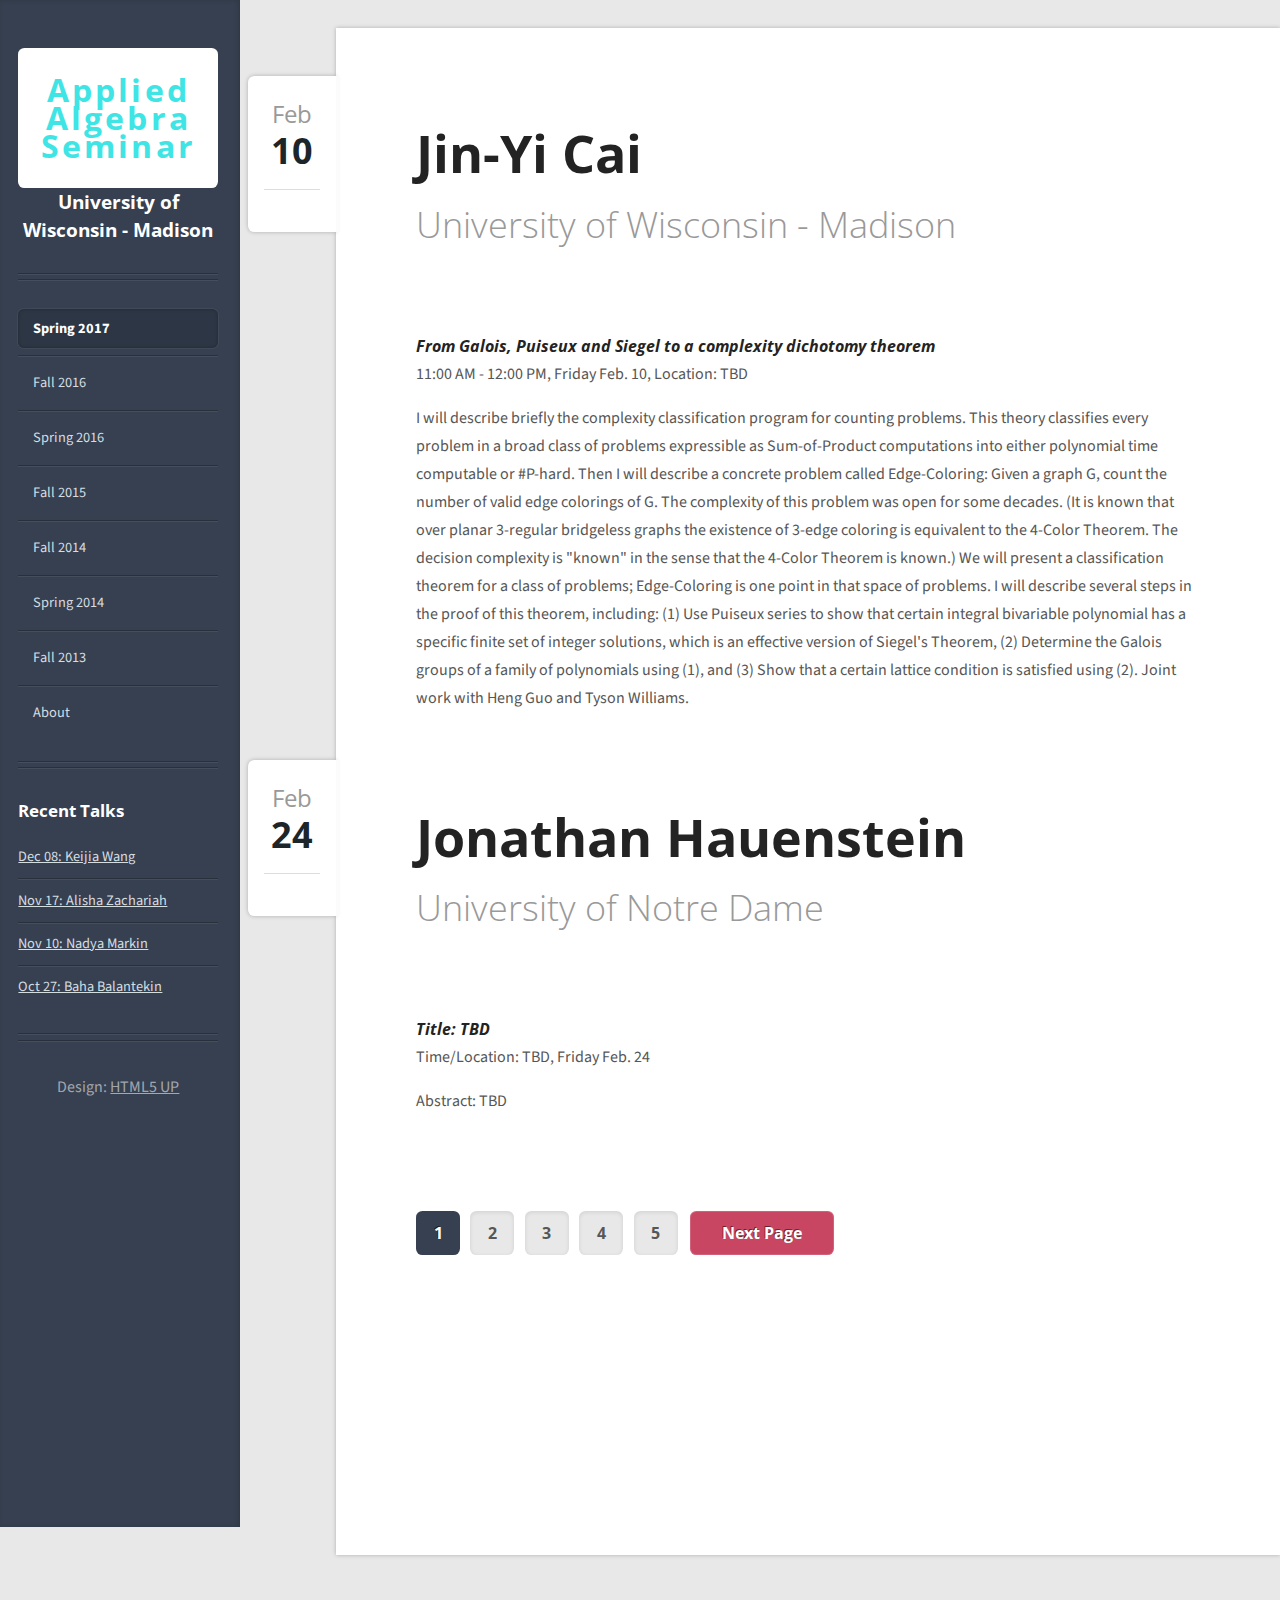
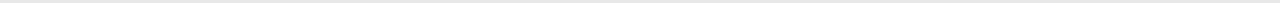
==== index.html @ cfaa7ece "Fixed Jin-Yi Cai's name" ====
<!DOCTYPE HTML>
<!--
	Striped by HTML5 UP
	html5up.net | @n33co
	Free for personal and commercial use under the CCA 3.0 license (html5up.net/license)
-->
<html>
	<head>
		<title>Applied Algebra Seminar</title>
		<meta charset="utf-8" />
		<meta name="viewport" content="width=device-width, initial-scale=1" />
		<!--[if lte IE 8]><script src="assets/js/ie/html5shiv.js"></script><![endif]-->
		<link rel="stylesheet" href="assets/css/main.css" />
		<!--[if lte IE 8]><link rel="stylesheet" href="assets/css/ie8.css" /><![endif]-->
	</head>
	<body>
			<section id="header">
				<header>
					<span style="border-left-style: solid; margin-left: 240px;" class="image avatar"><img src="images/banner3.jpg" alt=""></span>
				</header>
		<!-- Content -->
			<div id="content">
				<div class="inner">
				
					<article class="box post post-excerpt" id="Sep-29-slester">
						<header>
							<h2><a href="#">Jin-Yi Cai</a></h2>
							<p>University of Wisconsin - Madison</p>
						</header>
						<div class="info">

							<span class="date"><span class="month">Feb<span></span></span><span class="day">10</span><span class="year">, 2017</span></span>

						</div>
						<a href="#" class="image featured"><img src="images/spring2017/jinyicai.jpg" alt="" style="width: 200px;" /></a>
						<p>
							<div class="section" id="galois-puiseux-siegel">
							  <h4><em>From Galois, Puiseux and Siegel to a complexity dichotomy theorem</em></h4>
							  <p>11:00 AM - 12:00 PM, Friday Feb. 10, Location: TBD</p>
							<p>
								I will describe briefly the complexity classification program for counting problems. This theory classifies every problem in a broad class of problems expressible as Sum-of-Product computations into either polynomial time computable or #P-hard. Then I will describe a concrete problem called Edge-Coloring: Given a graph G, count the number of valid edge colorings of G. The complexity of this problem was open for some decades. (It is known that over planar 3-regular bridgeless  graphs the existence of 3-edge coloring is equivalent to the 4-Color Theorem.  The decision complexity is "known" in the sense that the 4-Color Theorem  is known.)  We will present a classification theorem for a class of problems; Edge-Coloring is one point in that space of problems. I will describe several steps in the proof of this theorem, including: (1) Use Puiseux series to show that certain integral bivariable polynomial has a specific finite set of integer  solutions, which is an effective version of Siegel's Theorem, (2) Determine the Galois groups of a family of polynomials using (1),  and (3) Show that a certain lattice condition is satisfied using (2).  Joint work with Heng Guo and Tyson Williams.
							</p>
							</div>
						</p>
					</article>

					<article class="box post post-excerpt" id="Sep-29-slester">
						<header>
							<h2><a href="#">Jonathan Hauenstein</a></h2>
							<p>University of Notre Dame</p>
						</header>
						<div class="info">

							<span class="date"><span class="month">Feb<span></span></span><span class="day">24</span><span class="year">, 2017</span></span>

						</div>
						<a href="#" class="image featured"><img src="images/spring2017/hauenstein.jpg" alt="" style="width: 200px;" /></a>
						<p>
							<div class="section" id="galois-puiseux-siegel">
							  <h4><em>Title: TBD</em></h4>
							  <p>Time/Location: TBD, Friday Feb. 24</p>
							<p>
								Abstract: TBD
							</p>
							</div>
						</p>
					</article>					
						
					<!-- Pagination -->
						<div class="pagination">
							<div class="pages">
								<a href="index.html" class = "active">1</a>
								<a href="fall2016.html">2</a>
								<a href="spring2016.html">3</a>
								<a href="fall2015.html">4</a>
								<a href="spring2014.html">5</a>
							</div>
							<a href="fall2016.html" class="button next">Next Page</a>
						</div>

				</div>
			</div>

		<!-- Sidebar -->
			<div id="sidebar">

				<!-- Logo -->
					<h1 id="logo"><a href="#">Applied Algebra Seminar</a></h1>
					<center><h2 id="title">University of Wisconsin - Madison</h2></center>
				<!-- Nav -->
					<nav id="nav">
						<ul>
							<li class="current"><a href="index.html">Spring 2017</a></li>
							<li><a href="fall2016.html">Fall 2016</a></li>
							<li><a href="spring2016.html">Spring 2016</a></li>
							<li><a href="fall2015.html">Fall 2015</a></li>
							<li><a href="fall2014.html">Fall 2014</a></li>
							<li><a href="spring2014.html">Spring 2014</a></li>
							<li><a href="fall2013.html">Fall 2013</a></li>
							<li><a href="about.html">About</a></li>
						</ul>
					</nav>

				<!-- Recent Posts -->
					<section class="box recent-posts">
						<header>
							<h2>Recent Talks</h2>
						</header>
						<ul>
							<li><a href="fall2016.html#Dec-08-kwang">Dec 08: Keijia Wang</a></li>
							<li><a href="fall2016.html#Nov-17-azachariah">Nov 17: Alisha Zachariah</a></li>
							<li><a href="fall2016.html#Nov-10-nmarkin">Nov 10: Nadya Markin</a></li>
							<li><a href="fall2016.html#Oct-27-balantekin">Oct 27: Baha Balantekin</a></li>
						</ul>
					</section>

				<!-- Copyright -->
					<ul id="copyright">
						<li>Design: <a href="http://html5up.net">HTML5 UP</a></li>
					</ul>

			</div>

		<!-- Scripts -->
			<script src="assets/js/jquery.min.js"></script>
			<script src="assets/js/skel.min.js"></script>
			<script src="assets/js/util.js"></script>
			<!--[if lte IE 8]><script src="assets/js/ie/respond.min.js"></script><![endif]-->
			<script src="assets/js/main.js"></script>
			<script type="text/x-mathjax-config">
			  MathJax.Hub.Config({tex2jax: {inlineMath: [['$','$'], ['\\(','\\)']]}});
			</script>
			<script type="text/javascript"
			  src="http://cdn.mathjax.org/mathjax/latest/MathJax.js?config=TeX-AMS-MML_HTMLorMML">
			</script>

	</body>
</html>
---- assets/css/main.css ----
@import url("font-awesome.min.css");
@import url("http://fonts.googleapis.com/css?family=Source+Sans+Pro:400,400italic,700|Open+Sans+Condensed:300,700");

/*
	Striped by HTML5 UP
	html5up.net | @n33co
	Free for personal and commercial use under the CCA 3.0 license (html5up.net/license)
*/

/* Reset */

	html, body, div, span, applet, object, iframe, h1, h2, h3, h4, h5, h6, p, blockquote, pre, a, abbr, acronym, address, big, cite, code, del, dfn, em, img, ins, kbd, q, s, samp, small, strike, strong, sub, sup, tt, var, b, u, i, center, dl, dt, dd, ol, ul, li, fieldset, form, label, legend, table, caption, tbody, tfoot, thead, tr, th, td, article, aside, canvas, details, embed, figure, figcaption, footer, header, hgroup, menu, nav, output, ruby, section, summary, time, mark, audio, video {
		margin: 0;
		padding: 0;
		border: 0;
		font-size: 100%;
		font: inherit;
		vertical-align: baseline;
	}

	article, aside, details, figcaption, figure, footer, header, hgroup, menu, nav, section {
		display: block;
	}

	body {
		line-height: 1;
	}

	ol, ul {
		list-style: none;
	}

	blockquote, q {
		quotes: none;
	}

	blockquote:before, blockquote:after, q:before, q:after {
		content: '';
		content: none;
	}

	table {
		border-collapse: collapse;
		border-spacing: 0;
	}

	body {
		-webkit-text-size-adjust: none;
	}

/* Box Model */

	*, *:before, *:after {
		-moz-box-sizing: border-box;
		-webkit-box-sizing: border-box;
		box-sizing: border-box;
	}

/* Containers */

	.container {
		margin-left: auto;
		margin-right: auto;
	}

	.container.\31 25\25 {
		width: 100%;
		max-width: 125%;
		min-width: 100%;
	}

	.container.\37 5\25 {
		width: 75%;
	}

	.container.\35 0\25 {
		width: 50%;
	}

	.container.\32 5\25 {
		width: 25%;
	}

	.container {
		width: 100%;
	}

	@media screen and (min-width: 737px) {

		.container.\31 25\25 {
			width: 100%;
			max-width: 125%;
			min-width: 100%;
		}

		.container.\37 5\25 {
			width: 75%;
		}

		.container.\35 0\25 {
			width: 50%;
		}

		.container.\32 5\25 {
			width: 25%;
		}

		.container {
			width: 100%;
		}

	}

	@media screen and (min-width: 1201px) {

		.container.\31 25\25 {
			width: 100%;
			max-width: 125%;
			min-width: 100%;
		}

		.container.\37 5\25 {
			width: 75%;
		}

		.container.\35 0\25 {
			width: 50%;
		}

		.container.\32 5\25 {
			width: 25%;
		}

		.container {
			width: 100%;
		}

	}

	@media screen and (min-width: 737px) and (max-width: 1200px) {

		.container.\31 25\25 {
			width: 100%;
			max-width: 125%;
			min-width: 100%;
		}

		.container.\37 5\25 {
			width: 75%;
		}

		.container.\35 0\25 {
			width: 50%;
		}

		.container.\32 5\25 {
			width: 25%;
		}

		.container {
			width: 100%;
		}

	}

	@media screen and (min-width: 737px) and (max-width: 1000px) {

		.container.\31 25\25 {
			width: 100%;
			max-width: 125%;
			min-width: 100%;
		}

		.container.\37 5\25 {
			width: 75%;
		}

		.container.\35 0\25 {
			width: 50%;
		}

		.container.\32 5\25 {
			width: 25%;
		}

		.container {
			width: 100%;
		}

	}

	@media screen and (max-width: 736px) {

		.container.\31 25\25 {
			width: 100%;
			max-width: 125%;
			min-width: 100%;
		}

		.container.\37 5\25 {
			width: 75%;
		}

		.container.\35 0\25 {
			width: 50%;
		}

		.container.\32 5\25 {
			width: 25%;
		}

		.container {
			width: 100% !important;
		}

	}

/* Grid */

	.row {
		border-bottom: solid 1px transparent;
		-moz-box-sizing: border-box;
		-webkit-box-sizing: border-box;
		box-sizing: border-box;
	}

	.row > * {
		float: left;
		-moz-box-sizing: border-box;
		-webkit-box-sizing: border-box;
		box-sizing: border-box;
	}

	.row:after, .row:before {
		content: '';
		display: block;
		clear: both;
		height: 0;
	}

	.row.uniform > * > :first-child {
		margin-top: 0;
	}

	.row.uniform > * > :last-child {
		margin-bottom: 0;
	}

	.row.\30 \25 > * {
		padding: 0px 0 0 0px;
	}

	.row.\30 \25 {
		margin: 0px 0 -1px 0px;
	}

	.row.uniform.\30 \25 > * {
		padding: 0px 0 0 0px;
	}

	.row.uniform.\30 \25 {
		margin: 0px 0 -1px 0px;
	}

	.row > * {
		padding: 50px 0 0 50px;
	}

	.row {
		margin: -50px 0 -1px -50px;
	}

	.row.uniform > * {
		padding: 50px 0 0 50px;
	}

	.row.uniform {
		margin: -50px 0 -1px -50px;
	}

	.row.\32 00\25 > * {
		padding: 100px 0 0 100px;
	}

	.row.\32 00\25 {
		margin: -100px 0 -1px -100px;
	}

	.row.uniform.\32 00\25 > * {
		padding: 100px 0 0 100px;
	}

	.row.uniform.\32 00\25 {
		margin: -100px 0 -1px -100px;
	}

	.row.\31 50\25 > * {
		padding: 75px 0 0 75px;
	}

	.row.\31 50\25 {
		margin: -75px 0 -1px -75px;
	}

	.row.uniform.\31 50\25 > * {
		padding: 75px 0 0 75px;
	}

	.row.uniform.\31 50\25 {
		margin: -75px 0 -1px -75px;
	}

	.row.\35 0\25 > * {
		padding: 25px 0 0 25px;
	}

	.row.\35 0\25 {
		margin: -25px 0 -1px -25px;
	}

	.row.uniform.\35 0\25 > * {
		padding: 25px 0 0 25px;
	}

	.row.uniform.\35 0\25 {
		margin: -25px 0 -1px -25px;
	}

	.row.\32 5\25 > * {
		padding: 12.5px 0 0 12.5px;
	}

	.row.\32 5\25 {
		margin: -12.5px 0 -1px -12.5px;
	}

	.row.uniform.\32 5\25 > * {
		padding: 12.5px 0 0 12.5px;
	}

	.row.uniform.\32 5\25 {
		margin: -12.5px 0 -1px -12.5px;
	}

	.\31 2u, .\31 2u\24 {
		width: 100%;
		clear: none;
		margin-left: 0;
	}

	.\31 1u, .\31 1u\24 {
		width: 91.6666666667%;
		clear: none;
		margin-left: 0;
	}

	.\31 0u, .\31 0u\24 {
		width: 83.3333333333%;
		clear: none;
		margin-left: 0;
	}

	.\39 u, .\39 u\24 {
		width: 75%;
		clear: none;
		margin-left: 0;
	}

	.\38 u, .\38 u\24 {
		width: 66.6666666667%;
		clear: none;
		margin-left: 0;
	}

	.\37 u, .\37 u\24 {
		width: 58.3333333333%;
		clear: none;
		margin-left: 0;
	}

	.\36 u, .\36 u\24 {
		width: 50%;
		clear: none;
		margin-left: 0;
	}

	.\35 u, .\35 u\24 {
		width: 41.6666666667%;
		clear: none;
		margin-left: 0;
	}

	.\34 u, .\34 u\24 {
		width: 33.3333333333%;
		clear: none;
		margin-left: 0;
	}

	.\33 u, .\33 u\24 {
		width: 25%;
		clear: none;
		margin-left: 0;
	}

	.\32 u, .\32 u\24 {
		width: 16.6666666667%;
		clear: none;
		margin-left: 0;
	}

	.\31 u, .\31 u\24 {
		width: 8.3333333333%;
		clear: none;
		margin-left: 0;
	}

	.\31 2u\24 + *,
	.\31 1u\24 + *,
	.\31 0u\24 + *,
	.\39 u\24 + *,
	.\38 u\24 + *,
	.\37 u\24 + *,
	.\36 u\24 + *,
	.\35 u\24 + *,
	.\34 u\24 + *,
	.\33 u\24 + *,
	.\32 u\24 + *,
	.\31 u\24 + * {
		clear: left;
	}

	.\-11u {
		margin-left: 91.66667%;
	}

	.\-10u {
		margin-left: 83.33333%;
	}

	.\-9u {
		margin-left: 75%;
	}

	.\-8u {
		margin-left: 66.66667%;
	}

	.\-7u {
		margin-left: 58.33333%;
	}

	.\-6u {
		margin-left: 50%;
	}

	.\-5u {
		margin-left: 41.66667%;
	}

	.\-4u {
		margin-left: 33.33333%;
	}

	.\-3u {
		margin-left: 25%;
	}

	.\-2u {
		margin-left: 16.66667%;
	}

	.\-1u {
		margin-left: 8.33333%;
	}

	@media screen and (min-width: 737px) {

		.row > * {
			padding: 50px 0 0 50px;
		}

		.row {
			margin: -50px 0 -1px -50px;
		}

		.row.uniform > * {
			padding: 50px 0 0 50px;
		}

		.row.uniform {
			margin: -50px 0 -1px -50px;
		}

		.row.\32 00\25 > * {
			padding: 100px 0 0 100px;
		}

		.row.\32 00\25 {
			margin: -100px 0 -1px -100px;
		}

		.row.uniform.\32 00\25 > * {
			padding: 100px 0 0 100px;
		}

		.row.uniform.\32 00\25 {
			margin: -100px 0 -1px -100px;
		}

		.row.\31 50\25 > * {
			padding: 75px 0 0 75px;
		}

		.row.\31 50\25 {
			margin: -75px 0 -1px -75px;
		}

		.row.uniform.\31 50\25 > * {
			padding: 75px 0 0 75px;
		}

		.row.uniform.\31 50\25 {
			margin: -75px 0 -1px -75px;
		}

		.row.\35 0\25 > * {
			padding: 25px 0 0 25px;
		}

		.row.\35 0\25 {
			margin: -25px 0 -1px -25px;
		}

		.row.uniform.\35 0\25 > * {
			padding: 25px 0 0 25px;
		}

		.row.uniform.\35 0\25 {
			margin: -25px 0 -1px -25px;
		}

		.row.\32 5\25 > * {
			padding: 12.5px 0 0 12.5px;
		}

		.row.\32 5\25 {
			margin: -12.5px 0 -1px -12.5px;
		}

		.row.uniform.\32 5\25 > * {
			padding: 12.5px 0 0 12.5px;
		}

		.row.uniform.\32 5\25 {
			margin: -12.5px 0 -1px -12.5px;
		}

		.\31 2u\28desktop\29, .\31 2u\24\28desktop\29 {
			width: 100%;
			clear: none;
			margin-left: 0;
		}

		.\31 1u\28desktop\29, .\31 1u\24\28desktop\29 {
			width: 91.6666666667%;
			clear: none;
			margin-left: 0;
		}

		.\31 0u\28desktop\29, .\31 0u\24\28desktop\29 {
			width: 83.3333333333%;
			clear: none;
			margin-left: 0;
		}

		.\39 u\28desktop\29, .\39 u\24\28desktop\29 {
			width: 75%;
			clear: none;
			margin-left: 0;
		}

		.\38 u\28desktop\29, .\38 u\24\28desktop\29 {
			width: 66.6666666667%;
			clear: none;
			margin-left: 0;
		}

		.\37 u\28desktop\29, .\37 u\24\28desktop\29 {
			width: 58.3333333333%;
			clear: none;
			margin-left: 0;
		}

		.\36 u\28desktop\29, .\36 u\24\28desktop\29 {
			width: 50%;
			clear: none;
			margin-left: 0;
		}

		.\35 u\28desktop\29, .\35 u\24\28desktop\29 {
			width: 41.6666666667%;
			clear: none;
			margin-left: 0;
		}

		.\34 u\28desktop\29, .\34 u\24\28desktop\29 {
			width: 33.3333333333%;
			clear: none;
			margin-left: 0;
		}

		.\33 u\28desktop\29, .\33 u\24\28desktop\29 {
			width: 25%;
			clear: none;
			margin-left: 0;
		}

		.\32 u\28desktop\29, .\32 u\24\28desktop\29 {
			width: 16.6666666667%;
			clear: none;
			margin-left: 0;
		}

		.\31 u\28desktop\29, .\31 u\24\28desktop\29 {
			width: 8.3333333333%;
			clear: none;
			margin-left: 0;
		}

		.\31 2u\24\28desktop\29 + *,
		.\31 1u\24\28desktop\29 + *,
		.\31 0u\24\28desktop\29 + *,
		.\39 u\24\28desktop\29 + *,
		.\38 u\24\28desktop\29 + *,
		.\37 u\24\28desktop\29 + *,
		.\36 u\24\28desktop\29 + *,
		.\35 u\24\28desktop\29 + *,
		.\34 u\24\28desktop\29 + *,
		.\33 u\24\28desktop\29 + *,
		.\32 u\24\28desktop\29 + *,
		.\31 u\24\28desktop\29 + * {
			clear: left;
		}

		.\-11u\28desktop\29 {
			margin-left: 91.66667%;
		}

		.\-10u\28desktop\29 {
			margin-left: 83.33333%;
		}

		.\-9u\28desktop\29 {
			margin-left: 75%;
		}

		.\-8u\28desktop\29 {
			margin-left: 66.66667%;
		}

		.\-7u\28desktop\29 {
			margin-left: 58.33333%;
		}

		.\-6u\28desktop\29 {
			margin-left: 50%;
		}

		.\-5u\28desktop\29 {
			margin-left: 41.66667%;
		}

		.\-4u\28desktop\29 {
			margin-left: 33.33333%;
		}

		.\-3u\28desktop\29 {
			margin-left: 25%;
		}

		.\-2u\28desktop\29 {
			margin-left: 16.66667%;
		}

		.\-1u\28desktop\29 {
			margin-left: 8.33333%;
		}

	}

	@media screen and (min-width: 1201px) {

		.row > * {
			padding: 50px 0 0 50px;
		}

		.row {
			margin: -50px 0 -1px -50px;
		}

		.row.uniform > * {
			padding: 50px 0 0 50px;
		}

		.row.uniform {
			margin: -50px 0 -1px -50px;
		}

		.row.\32 00\25 > * {
			padding: 100px 0 0 100px;
		}

		.row.\32 00\25 {
			margin: -100px 0 -1px -100px;
		}

		.row.uniform.\32 00\25 > * {
			padding: 100px 0 0 100px;
		}

		.row.uniform.\32 00\25 {
			margin: -100px 0 -1px -100px;
		}

		.row.\31 50\25 > * {
			padding: 75px 0 0 75px;
		}

		.row.\31 50\25 {
			margin: -75px 0 -1px -75px;
		}

		.row.uniform.\31 50\25 > * {
			padding: 75px 0 0 75px;
		}

		.row.uniform.\31 50\25 {
			margin: -75px 0 -1px -75px;
		}

		.row.\35 0\25 > * {
			padding: 25px 0 0 25px;
		}

		.row.\35 0\25 {
			margin: -25px 0 -1px -25px;
		}

		.row.uniform.\35 0\25 > * {
			padding: 25px 0 0 25px;
		}

		.row.uniform.\35 0\25 {
			margin: -25px 0 -1px -25px;
		}

		.row.\32 5\25 > * {
			padding: 12.5px 0 0 12.5px;
		}

		.row.\32 5\25 {
			margin: -12.5px 0 -1px -12.5px;
		}

		.row.uniform.\32 5\25 > * {
			padding: 12.5px 0 0 12.5px;
		}

		.row.uniform.\32 5\25 {
			margin: -12.5px 0 -1px -12.5px;
		}

		.\31 2u\28wide\29, .\31 2u\24\28wide\29 {
			width: 100%;
			clear: none;
			margin-left: 0;
		}

		.\31 1u\28wide\29, .\31 1u\24\28wide\29 {
			width: 91.6666666667%;
			clear: none;
			margin-left: 0;
		}

		.\31 0u\28wide\29, .\31 0u\24\28wide\29 {
			width: 83.3333333333%;
			clear: none;
			margin-left: 0;
		}

		.\39 u\28wide\29, .\39 u\24\28wide\29 {
			width: 75%;
			clear: none;
			margin-left: 0;
		}

		.\38 u\28wide\29, .\38 u\24\28wide\29 {
			width: 66.6666666667%;
			clear: none;
			margin-left: 0;
		}

		.\37 u\28wide\29, .\37 u\24\28wide\29 {
			width: 58.3333333333%;
			clear: none;
			margin-left: 0;
		}

		.\36 u\28wide\29, .\36 u\24\28wide\29 {
			width: 50%;
			clear: none;
			margin-left: 0;
		}

		.\35 u\28wide\29, .\35 u\24\28wide\29 {
			width: 41.6666666667%;
			clear: none;
			margin-left: 0;
		}

		.\34 u\28wide\29, .\34 u\24\28wide\29 {
			width: 33.3333333333%;
			clear: none;
			margin-left: 0;
		}

		.\33 u\28wide\29, .\33 u\24\28wide\29 {
			width: 25%;
			clear: none;
			margin-left: 0;
		}

		.\32 u\28wide\29, .\32 u\24\28wide\29 {
			width: 16.6666666667%;
			clear: none;
			margin-left: 0;
		}

		.\31 u\28wide\29, .\31 u\24\28wide\29 {
			width: 8.3333333333%;
			clear: none;
			margin-left: 0;
		}

		.\31 2u\24\28wide\29 + *,
		.\31 1u\24\28wide\29 + *,
		.\31 0u\24\28wide\29 + *,
		.\39 u\24\28wide\29 + *,
		.\38 u\24\28wide\29 + *,
		.\37 u\24\28wide\29 + *,
		.\36 u\24\28wide\29 + *,
		.\35 u\24\28wide\29 + *,
		.\34 u\24\28wide\29 + *,
		.\33 u\24\28wide\29 + *,
		.\32 u\24\28wide\29 + *,
		.\31 u\24\28wide\29 + * {
			clear: left;
		}

		.\-11u\28wide\29 {
			margin-left: 91.66667%;
		}

		.\-10u\28wide\29 {
			margin-left: 83.33333%;
		}

		.\-9u\28wide\29 {
			margin-left: 75%;
		}

		.\-8u\28wide\29 {
			margin-left: 66.66667%;
		}

		.\-7u\28wide\29 {
			margin-left: 58.33333%;
		}

		.\-6u\28wide\29 {
			margin-left: 50%;
		}

		.\-5u\28wide\29 {
			margin-left: 41.66667%;
		}

		.\-4u\28wide\29 {
			margin-left: 33.33333%;
		}

		.\-3u\28wide\29 {
			margin-left: 25%;
		}

		.\-2u\28wide\29 {
			margin-left: 16.66667%;
		}

		.\-1u\28wide\29 {
			margin-left: 8.33333%;
		}

	}

	@media screen and (min-width: 737px) and (max-width: 1200px) {

		.row > * {
			padding: 50px 0 0 50px;
		}

		.row {
			margin: -50px 0 -1px -50px;
		}

		.row.uniform > * {
			padding: 50px 0 0 50px;
		}

		.row.uniform {
			margin: -50px 0 -1px -50px;
		}

		.row.\32 00\25 > * {
			padding: 100px 0 0 100px;
		}

		.row.\32 00\25 {
			margin: -100px 0 -1px -100px;
		}

		.row.uniform.\32 00\25 > * {
			padding: 100px 0 0 100px;
		}

		.row.uniform.\32 00\25 {
			margin: -100px 0 -1px -100px;
		}

		.row.\31 50\25 > * {
			padding: 75px 0 0 75px;
		}

		.row.\31 50\25 {
			margin: -75px 0 -1px -75px;
		}

		.row.uniform.\31 50\25 > * {
			padding: 75px 0 0 75px;
		}

		.row.uniform.\31 50\25 {
			margin: -75px 0 -1px -75px;
		}

		.row.\35 0\25 > * {
			padding: 25px 0 0 25px;
		}

		.row.\35 0\25 {
			margin: -25px 0 -1px -25px;
		}

		.row.uniform.\35 0\25 > * {
			padding: 25px 0 0 25px;
		}

		.row.uniform.\35 0\25 {
			margin: -25px 0 -1px -25px;
		}

		.row.\32 5\25 > * {
			padding: 12.5px 0 0 12.5px;
		}

		.row.\32 5\25 {
			margin: -12.5px 0 -1px -12.5px;
		}

		.row.uniform.\32 5\25 > * {
			padding: 12.5px 0 0 12.5px;
		}

		.row.uniform.\32 5\25 {
			margin: -12.5px 0 -1px -12.5px;
		}

		.\31 2u\28narrow\29, .\31 2u\24\28narrow\29 {
			width: 100%;
			clear: none;
			margin-left: 0;
		}

		.\31 1u\28narrow\29, .\31 1u\24\28narrow\29 {
			width: 91.6666666667%;
			clear: none;
			margin-left: 0;
		}

		.\31 0u\28narrow\29, .\31 0u\24\28narrow\29 {
			width: 83.3333333333%;
			clear: none;
			margin-left: 0;
		}

		.\39 u\28narrow\29, .\39 u\24\28narrow\29 {
			width: 75%;
			clear: none;
			margin-left: 0;
		}

		.\38 u\28narrow\29, .\38 u\24\28narrow\29 {
			width: 66.6666666667%;
			clear: none;
			margin-left: 0;
		}

		.\37 u\28narrow\29, .\37 u\24\28narrow\29 {
			width: 58.3333333333%;
			clear: none;
			margin-left: 0;
		}

		.\36 u\28narrow\29, .\36 u\24\28narrow\29 {
			width: 50%;
			clear: none;
			margin-left: 0;
		}

		.\35 u\28narrow\29, .\35 u\24\28narrow\29 {
			width: 41.6666666667%;
			clear: none;
			margin-left: 0;
		}

		.\34 u\28narrow\29, .\34 u\24\28narrow\29 {
			width: 33.3333333333%;
			clear: none;
			margin-left: 0;
		}

		.\33 u\28narrow\29, .\33 u\24\28narrow\29 {
			width: 25%;
			clear: none;
			margin-left: 0;
		}

		.\32 u\28narrow\29, .\32 u\24\28narrow\29 {
			width: 16.6666666667%;
			clear: none;
			margin-left: 0;
		}

		.\31 u\28narrow\29, .\31 u\24\28narrow\29 {
			width: 8.3333333333%;
			clear: none;
			margin-left: 0;
		}

		.\31 2u\24\28narrow\29 + *,
		.\31 1u\24\28narrow\29 + *,
		.\31 0u\24\28narrow\29 + *,
		.\39 u\24\28narrow\29 + *,
		.\38 u\24\28narrow\29 + *,
		.\37 u\24\28narrow\29 + *,
		.\36 u\24\28narrow\29 + *,
		.\35 u\24\28narrow\29 + *,
		.\34 u\24\28narrow\29 + *,
		.\33 u\24\28narrow\29 + *,
		.\32 u\24\28narrow\29 + *,
		.\31 u\24\28narrow\29 + * {
			clear: left;
		}

		.\-11u\28narrow\29 {
			margin-left: 91.66667%;
		}

		.\-10u\28narrow\29 {
			margin-left: 83.33333%;
		}

		.\-9u\28narrow\29 {
			margin-left: 75%;
		}

		.\-8u\28narrow\29 {
			margin-left: 66.66667%;
		}

		.\-7u\28narrow\29 {
			margin-left: 58.33333%;
		}

		.\-6u\28narrow\29 {
			margin-left: 50%;
		}

		.\-5u\28narrow\29 {
			margin-left: 41.66667%;
		}

		.\-4u\28narrow\29 {
			margin-left: 33.33333%;
		}

		.\-3u\28narrow\29 {
			margin-left: 25%;
		}

		.\-2u\28narrow\29 {
			margin-left: 16.66667%;
		}

		.\-1u\28narrow\29 {
			margin-left: 8.33333%;
		}

	}

	@media screen and (min-width: 737px) and (max-width: 1000px) {

		.row > * {
			padding: 50px 0 0 50px;
		}

		.row {
			margin: -50px 0 -1px -50px;
		}

		.row.uniform > * {
			padding: 50px 0 0 50px;
		}

		.row.uniform {
			margin: -50px 0 -1px -50px;
		}

		.row.\32 00\25 > * {
			padding: 100px 0 0 100px;
		}

		.row.\32 00\25 {
			margin: -100px 0 -1px -100px;
		}

		.row.uniform.\32 00\25 > * {
			padding: 100px 0 0 100px;
		}

		.row.uniform.\32 00\25 {
			margin: -100px 0 -1px -100px;
		}

		.row.\31 50\25 > * {
			padding: 75px 0 0 75px;
		}

		.row.\31 50\25 {
			margin: -75px 0 -1px -75px;
		}

		.row.uniform.\31 50\25 > * {
			padding: 75px 0 0 75px;
		}

		.row.uniform.\31 50\25 {
			margin: -75px 0 -1px -75px;
		}

		.row.\35 0\25 > * {
			padding: 25px 0 0 25px;
		}

		.row.\35 0\25 {
			margin: -25px 0 -1px -25px;
		}

		.row.uniform.\35 0\25 > * {
			padding: 25px 0 0 25px;
		}

		.row.uniform.\35 0\25 {
			margin: -25px 0 -1px -25px;
		}

		.row.\32 5\25 > * {
			padding: 12.5px 0 0 12.5px;
		}

		.row.\32 5\25 {
			margin: -12.5px 0 -1px -12.5px;
		}

		.row.uniform.\32 5\25 > * {
			padding: 12.5px 0 0 12.5px;
		}

		.row.uniform.\32 5\25 {
			margin: -12.5px 0 -1px -12.5px;
		}

		.\31 2u\28narrower\29, .\31 2u\24\28narrower\29 {
			width: 100%;
			clear: none;
			margin-left: 0;
		}

		.\31 1u\28narrower\29, .\31 1u\24\28narrower\29 {
			width: 91.6666666667%;
			clear: none;
			margin-left: 0;
		}

		.\31 0u\28narrower\29, .\31 0u\24\28narrower\29 {
			width: 83.3333333333%;
			clear: none;
			margin-left: 0;
		}

		.\39 u\28narrower\29, .\39 u\24\28narrower\29 {
			width: 75%;
			clear: none;
			margin-left: 0;
		}

		.\38 u\28narrower\29, .\38 u\24\28narrower\29 {
			width: 66.6666666667%;
			clear: none;
			margin-left: 0;
		}

		.\37 u\28narrower\29, .\37 u\24\28narrower\29 {
			width: 58.3333333333%;
			clear: none;
			margin-left: 0;
		}

		.\36 u\28narrower\29, .\36 u\24\28narrower\29 {
			width: 50%;
			clear: none;
			margin-left: 0;
		}

		.\35 u\28narrower\29, .\35 u\24\28narrower\29 {
			width: 41.6666666667%;
			clear: none;
			margin-left: 0;
		}

		.\34 u\28narrower\29, .\34 u\24\28narrower\29 {
			width: 33.3333333333%;
			clear: none;
			margin-left: 0;
		}

		.\33 u\28narrower\29, .\33 u\24\28narrower\29 {
			width: 25%;
			clear: none;
			margin-left: 0;
		}

		.\32 u\28narrower\29, .\32 u\24\28narrower\29 {
			width: 16.6666666667%;
			clear: none;
			margin-left: 0;
		}

		.\31 u\28narrower\29, .\31 u\24\28narrower\29 {
			width: 8.3333333333%;
			clear: none;
			margin-left: 0;
		}

		.\31 2u\24\28narrower\29 + *,
		.\31 1u\24\28narrower\29 + *,
		.\31 0u\24\28narrower\29 + *,
		.\39 u\24\28narrower\29 + *,
		.\38 u\24\28narrower\29 + *,
		.\37 u\24\28narrower\29 + *,
		.\36 u\24\28narrower\29 + *,
		.\35 u\24\28narrower\29 + *,
		.\34 u\24\28narrower\29 + *,
		.\33 u\24\28narrower\29 + *,
		.\32 u\24\28narrower\29 + *,
		.\31 u\24\28narrower\29 + * {
			clear: left;
		}

		.\-11u\28narrower\29 {
			margin-left: 91.66667%;
		}

		.\-10u\28narrower\29 {
			margin-left: 83.33333%;
		}

		.\-9u\28narrower\29 {
			margin-left: 75%;
		}

		.\-8u\28narrower\29 {
			margin-left: 66.66667%;
		}

		.\-7u\28narrower\29 {
			margin-left: 58.33333%;
		}

		.\-6u\28narrower\29 {
			margin-left: 50%;
		}

		.\-5u\28narrower\29 {
			margin-left: 41.66667%;
		}

		.\-4u\28narrower\29 {
			margin-left: 33.33333%;
		}

		.\-3u\28narrower\29 {
			margin-left: 25%;
		}

		.\-2u\28narrower\29 {
			margin-left: 16.66667%;
		}

		.\-1u\28narrower\29 {
			margin-left: 8.33333%;
		}

	}

	@media screen and (max-width: 736px) {

		.row > * {
			padding: 50px 0 0 50px;
		}

		.row {
			margin: -50px 0 -1px -50px;
		}

		.row.uniform > * {
			padding: 50px 0 0 50px;
		}

		.row.uniform {
			margin: -50px 0 -1px -50px;
		}

		.row.\32 00\25 > * {
			padding: 100px 0 0 100px;
		}

		.row.\32 00\25 {
			margin: -100px 0 -1px -100px;
		}

		.row.uniform.\32 00\25 > * {
			padding: 100px 0 0 100px;
		}

		.row.uniform.\32 00\25 {
			margin: -100px 0 -1px -100px;
		}

		.row.\31 50\25 > * {
			padding: 75px 0 0 75px;
		}

		.row.\31 50\25 {
			margin: -75px 0 -1px -75px;
		}

		.row.uniform.\31 50\25 > * {
			padding: 75px 0 0 75px;
		}

		.row.uniform.\31 50\25 {
			margin: -75px 0 -1px -75px;
		}

		.row.\35 0\25 > * {
			padding: 25px 0 0 25px;
		}

		.row.\35 0\25 {
			margin: -25px 0 -1px -25px;
		}

		.row.uniform.\35 0\25 > * {
			padding: 25px 0 0 25px;
		}

		.row.uniform.\35 0\25 {
			margin: -25px 0 -1px -25px;
		}

		.row.\32 5\25 > * {
			padding: 12.5px 0 0 12.5px;
		}

		.row.\32 5\25 {
			margin: -12.5px 0 -1px -12.5px;
		}

		.row.uniform.\32 5\25 > * {
			padding: 12.5px 0 0 12.5px;
		}

		.row.uniform.\32 5\25 {
			margin: -12.5px 0 -1px -12.5px;
		}

		.\31 2u\28mobile\29, .\31 2u\24\28mobile\29 {
			width: 100%;
			clear: none;
			margin-left: 0;
		}

		.\31 1u\28mobile\29, .\31 1u\24\28mobile\29 {
			width: 91.6666666667%;
			clear: none;
			margin-left: 0;
		}

		.\31 0u\28mobile\29, .\31 0u\24\28mobile\29 {
			width: 83.3333333333%;
			clear: none;
			margin-left: 0;
		}

		.\39 u\28mobile\29, .\39 u\24\28mobile\29 {
			width: 75%;
			clear: none;
			margin-left: 0;
		}

		.\38 u\28mobile\29, .\38 u\24\28mobile\29 {
			width: 66.6666666667%;
			clear: none;
			margin-left: 0;
		}

		.\37 u\28mobile\29, .\37 u\24\28mobile\29 {
			width: 58.3333333333%;
			clear: none;
			margin-left: 0;
		}

		.\36 u\28mobile\29, .\36 u\24\28mobile\29 {
			width: 50%;
			clear: none;
			margin-left: 0;
		}

		.\35 u\28mobile\29, .\35 u\24\28mobile\29 {
			width: 41.6666666667%;
			clear: none;
			margin-left: 0;
		}

		.\34 u\28mobile\29, .\34 u\24\28mobile\29 {
			width: 33.3333333333%;
			clear: none;
			margin-left: 0;
		}

		.\33 u\28mobile\29, .\33 u\24\28mobile\29 {
			width: 25%;
			clear: none;
			margin-left: 0;
		}

		.\32 u\28mobile\29, .\32 u\24\28mobile\29 {
			width: 16.6666666667%;
			clear: none;
			margin-left: 0;
		}

		.\31 u\28mobile\29, .\31 u\24\28mobile\29 {
			width: 8.3333333333%;
			clear: none;
			margin-left: 0;
		}

		.\31 2u\24\28mobile\29 + *,
		.\31 1u\24\28mobile\29 + *,
		.\31 0u\24\28mobile\29 + *,
		.\39 u\24\28mobile\29 + *,
		.\38 u\24\28mobile\29 + *,
		.\37 u\24\28mobile\29 + *,
		.\36 u\24\28mobile\29 + *,
		.\35 u\24\28mobile\29 + *,
		.\34 u\24\28mobile\29 + *,
		.\33 u\24\28mobile\29 + *,
		.\32 u\24\28mobile\29 + *,
		.\31 u\24\28mobile\29 + * {
			clear: left;
		}

		.\-11u\28mobile\29 {
			margin-left: 91.66667%;
		}

		.\-10u\28mobile\29 {
			margin-left: 83.33333%;
		}

		.\-9u\28mobile\29 {
			margin-left: 75%;
		}

		.\-8u\28mobile\29 {
			margin-left: 66.66667%;
		}

		.\-7u\28mobile\29 {
			margin-left: 58.33333%;
		}

		.\-6u\28mobile\29 {
			margin-left: 50%;
		}

		.\-5u\28mobile\29 {
			margin-left: 41.66667%;
		}

		.\-4u\28mobile\29 {
			margin-left: 33.33333%;
		}

		.\-3u\28mobile\29 {
			margin-left: 25%;
		}

		.\-2u\28mobile\29 {
			margin-left: 16.66667%;
		}

		.\-1u\28mobile\29 {
			margin-left: 8.33333%;
		}

	}

/* Basic */

	body {
		background-color: #e8e8e8;
		background-image: url("images/bg02.png");
		font-family: 'Source Sans Pro', sans-serif;
		font-weight: 400;
		color: #565656;
	}

		body.is-loading * {
			-moz-transition: none !important;
			-webkit-transition: none !important;
			-ms-transition: none !important;
			transition: none !important;
			-moz-animation: none !important;
			-webkit-animation: none !important;
			-ms-animation: none !important;
			animation: none !important;
		}

	input, textarea, select {
		font-family: 'Source Sans Pro', sans-serif;
		font-weight: 400;
		color: #565656;
	}

	a {
		color: #c94663;
	}

	strong, b {
		font-weight: 700;
		color: #232323;
	}

	h2, h3, h4, h5, h6 {
		font-family: 'Open Sans Condensed', sans-serif;
		font-weight: 700;
		color: #232323;
	}

	h2 a, h4 a, h5 a, h6 a {
		text-decoration: none;
		color: inherit;
	}

	blockquote {
		border-left: solid 5px #ddd;
		padding: 1em 0 1em 2em;
		font-style: italic;
	}

	em, i {
		font-style: italic;
	}

	hr {
		border: 0;
		border-top: solid 1px #ddd;
		padding: 1.5em 0 0 0;
		margin: 1.75em 0 0 0;
	}

	sub {
		position: relative;
		top: 0.5em;
		font-size: 0.8em;
	}

	sup {
		position: relative;
		top: -0.5em;
		font-size: 0.8em;
	}

	br.clear {
		clear: both;
	}

	p, ul, ol, dl {
		margin-bottom: 1em;
	}

/* Table */

	table {
		margin-bottom: 1em;
		width: 100%;
	}

		table.default tbody tr:nth-child(2n+2) {
			background: #f4f4f4;
		}

		table.default td {
			padding: 0.5em 1em 0.5em 1em;
		}

		table.default th {
			text-align: left;
			font-weight: 700;
			padding: 0.75em 1em 0.75em 1em;
		}

		table.default thead {
			border-bottom: solid 1px #ddd;
		}

		table.default tfoot {
			border-top: solid 1px #ddd;
			background: #eee;
		}

/* Form */

	form label {
		font-family: 'Open Sans Condensed', sans-serif;
		font-weight: 700;
		color: #232323;
		margin: 0 0 0.75em 0;
	}

	form input[type="text"],
	form input[type="email"],
	form input[type="password"],
	form select,
	form textarea {
		display: block;
		border-radius: 0.4em;
		-webkit-appearance: none;
		border: solid 1px #ddd;
		padding: 0.5em 0.75em;
		width: 100%;
		line-height: 1.25em;
	}

		form input[type="text"]:focus,
		form input[type="email"]:focus,
		form input[type="password"]:focus,
		form select:focus,
		form textarea:focus {
			box-shadow: 0px 0px 2px 2px #c94663;
		}

	form ::-webkit-input-placeholder {
		color: #aaa;
	}

	form :-moz-placeholder {
		color: #aaa;
	}

	form ::-moz-placeholder {
		color: #aaa;
	}

	form :-ms-input-placeholder {
		color: #aaa;
	}

/* Section/Article */

	header {
		margin: 0 0 0 0;
	}

		header > p {
			font-family: 'Open Sans Condensed', sans-serif;
			font-weight: 300;
			display: block;
			margin-top: 1em;
			color: #999;
		}

	section, article {
		margin-bottom: 3em;
	}

		section > :last-child,
		section > .inner > :last-child, section:last-child, article > :last-child,
		article > .inner > :last-child, article:last-child {
			margin-bottom: 0;
		}

/* Image */

	.image {
		display: inline-block;
	}

		.image img {
			display: block;
			width: 105%;
		}

		.image.fit {
			display: block;
			width: 100%;
		}

		.image.featured {
			display: block;
			width: 100%;
			margin: 0 0 2em 0;
		}

		.image.left {
			float: left;
			margin: 0 2em 2em 0;
		}

		.image.centered {
			display: block;
			margin: 0 0 2em 0;
		}

			.image.centered img {
				margin: 0 auto;
				width: auto;
			}

/* Button */

	input[type="button"],
	input[type="submit"],
	input[type="reset"],
	button,
	.button {
		cursor: pointer;
		background-color: #c94663;
		background-image: url("images/bg01.png");
		border-radius: 0.4em;
		text-align: center;
		box-shadow: inset 0px 0px 0px 1px rgba(255, 255, 255, 0.15);
		color: #fff;
		font-family: 'Open Sans Condensed', sans-serif;
		font-weight: 700;
		text-decoration: none;
		-moz-transition: background-color .25s ease-in-out, color .25s ease-in-out;
		-webkit-transition: background-color .25s ease-in-out, color .25s ease-in-out;
		-ms-transition: background-color .25s ease-in-out, color .25s ease-in-out;
		transition: background-color .25s ease-in-out, color .25s ease-in-out;
		text-shadow: -1px -1px 0px rgba(0, 0, 0, 0.5);
	}

		input[type="button"]:disabled, input[type="button"].disabled,
		input[type="submit"]:disabled,
		input[type="submit"].disabled,
		input[type="reset"]:disabled,
		input[type="reset"].disabled,
		button:disabled,
		button.disabled,
		.button:disabled,
		.button.disabled {
			opacity: 0.35;
			cursor: default;
		}

		input[type="button"]:hover,
		input[type="submit"]:hover,
		input[type="reset"]:hover,
		button:hover,
		.button:hover {
			background-color: #d95673;
		}

		input[type="button"]:active,
		input[type="submit"]:active,
		input[type="reset"]:active,
		button:active,
		.button:active {
			background-color: #b93653;
		}

		input[type="button"].alt,
		input[type="submit"].alt,
		input[type="reset"].alt,
		button.alt,
		.button.alt {
			background-color: #364050;
		}

			input[type="button"].alt:hover,
			input[type="submit"].alt:hover,
			input[type="reset"].alt:hover,
			button.alt:hover,
			.button.alt:hover {
				background-color: #465060;
			}

			input[type="button"].alt:active,
			input[type="submit"].alt:active,
			input[type="reset"].alt:active,
			button.alt:active,
			.button.alt:active {
				background-color: #263040;
			}

/* List */

	ul.default {
		list-style: disc;
		padding-left: 1em;
	}

		ul.default li {
			padding-left: 0.5em;
		}

	ol.default {
		list-style: decimal;
		padding-left: 1.25em;
	}

		ol.default li {
			padding-left: 0.25em;
		}

/* Pagination */

	.pagination .pages {
		display: inline-block;
		font-family: 'Open Sans Condensed', sans-serif;
		font-weight: 700;
	}

		.pagination .pages span {
			display: inline-block;
			width: 1.5em;
			text-align: center;
			margin: 0 0.4em 0 0;
		}

		.pagination .pages a {
			cursor: pointer;
			display: inline-block;
			text-align: center;
			text-decoration: none;
			color: inherit;
			background-color: #e8e8e8;
			background-image: url("images/bg02.png");
			color: #565656;
			margin: 0 0.4em 0 0;
			border-radius: 0.4em;
			-moz-transition: background-color .25s ease-in-out;
			-webkit-transition: background-color .25s ease-in-out;
			-ms-transition: background-color .25s ease-in-out;
			transition: background-color .25s ease-in-out;
			box-shadow: inset 0 0.075em 0.25em 0 rgba(0, 0, 0, 0.1);
		}

			.pagination .pages a:hover {
				background-color: #dadada;
			}

			.pagination .pages a.active {
				background-color: #364050;
				color: #fff;
				box-shadow: none;
				text-shadow: -1px -1px 0px rgba(0, 0, 0, 0.5);
			}

/* Box */

	.box.calendar .inner {
		position: relative;
		background-color: #272E39;
		background-color: rgba(0, 0, 0, 0.15);
		border-radius: 0.4em;
		padding: 0.75em 0.5em 0.75em 0.5em;
		box-shadow: 0 0 0 1px rgba(255, 255, 255, 0.05), inset 0 0 0.25em 0 rgba(0, 0, 0, 0.25);
	}

	.box.calendar caption {
		font-weight: 700;
		color: #fff;
		margin: 0 0 0.25em 0;
	}

	.box.calendar table {
		margin: 0 auto;
	}

	.box.calendar td {
		cursor: default;
		padding: 0.35em 0 0.35em 0;
		border-top: solid 1px rgba(0, 0, 0, 0.25);
		box-shadow: inset 0px 1px 0px 0px rgba(255, 255, 255, 0.075);
	}

	.box.calendar th {
		cursor: default;
		padding: 0.35em 0 0.35em 0;
		border-top: solid 1px rgba(0, 0, 0, 0.25);
		box-shadow: inset 0px 1px 0px 0px rgba(255, 255, 255, 0.075);
		font-weight: 700;
		color: #fff;
	}

	.box.calendar td a, .box.calendar td span {
		display: block;
		margin: 0 auto;
		width: 1.5em;
		height: 1.5em;
		text-align: center;
		line-height: 1.4em;
		border-radius: 0.4em;
		-moz-transition: background-color .25s ease-in-out;
		-webkit-transition: background-color .25s ease-in-out;
		-ms-transition: background-color .25s ease-in-out;
		transition: background-color .25s ease-in-out;
		text-decoration: none;
	}

	.box.calendar td a {
		color: #fff;
		font-weight: 700;
	}

		.box.calendar td a:hover {
			background-color: rgba(200, 225, 255, 0.1);
			color: #fff;
		}

	.box.calendar td.today a {
		background-color: #c94663;
		background-image: url("images/bg01.png");
		box-shadow: inset 0px 0px 0px 1px rgba(255, 255, 255, 0.15), 0 0.025em 0.15em 0em rgba(0, 0, 0, 0.25);
		color: #fff !important;
	}

	.box.post {
		position: relative;
	}

		.box.post .info .stats {
			margin: 0;
			cursor: default;
		}

			.box.post .info .stats a {
				font-size: 0.8em;
				text-decoration: none;
				color: #232323;
				font-weight: 700;
				line-height: 1em;
			}

	.box.recent-posts li {
		border-top: solid 1px rgba(0, 0, 0, 0.25);
		box-shadow: inset 0px 1px 0px 0px rgba(255, 255, 255, 0.075);
		padding: 0.5em 0 0.5em 0;
	}

		.box.recent-posts li:first-child {
			border-top: 0;
			box-shadow: none;
			padding-top: 0;
		}

		.box.recent-posts li:last-child {
			padding-bottom: 0;
		}

	.box.recent-comments li {
		border-top: solid 1px rgba(0, 0, 0, 0.25);
		box-shadow: inset 0px 1px 0px 0px rgba(255, 255, 255, 0.075);
		padding: 0.5em 0 0.5em 0;
	}

		.box.recent-comments li:first-child {
			border-top: 0;
			box-shadow: none;
			padding-top: 0;
		}

		.box.recent-comments li:last-child {
			padding-bottom: 0;
		}

	.box.search form {
		position: relative;
	}

		.box.search form input {
			position: relative;
			padding-right: 34px;
		}

		.box.search form:before {
			display: inline-block;
			font-family: FontAwesome;
			font-size: 18px;
			text-decoration: none;
			font-style: normal;
			font-weight: normal;
			-webkit-font-smoothing: antialiased;
			-moz-osx-font-smoothing: grayscale;
			content: '\f002';
			filter: progid:DXImageTransform.Microsoft.BasicImage(rotation=0, mirror=1);
			-moz-transform: scale(-1, 1);
			-webkit-transform: scale(-1, 1);
			-ms-transform: scale(-1, 1);
			transform: scale(-1, 1);
			position: absolute;
			right: 0.5em;
			top: 0.25em;
			z-index: 1;
			text-shadow: none;
			color: #c8ccce;
		}

	.box.text-style1 .inner {
		position: relative;
		background-color: #272E39;
		background-color: rgba(0, 0, 0, 0.15);
		border-radius: 0.4em;
		padding: 1.25em;
		box-shadow: 0 0 0 1px rgba(255, 255, 255, 0.05), inset 0 0 0.25em 0 rgba(0, 0, 0, 0.25);
	}

/* Icons */

	.icon {
		position: relative;
		text-decoration: none;
	}

		.icon:before {
			-moz-osx-font-smoothing: grayscale;
			-webkit-font-smoothing: antialiased;
			font-family: FontAwesome;
			font-style: normal;
			font-weight: normal;
			text-transform: none !important;
		}

		.icon > .label {
			display: none;
		}

/* Nav */

	#nav > ul > li > ul {
		display: none;
	}

	#nav ul {
		margin: 0;
	}

	#nav li {
		border-top: solid 1px rgba(0, 0, 0, 0.25);
		box-shadow: inset 0px 1px 0px 0px rgba(255, 255, 255, 0.075);
		padding: 0.5em 0 0.5em 0;
	}

		#nav li:first-child {
			border: 0;
			box-shadow: none;
			padding-top: 0;
		}

		#nav li:last-child {
			padding-bottom: 0;
		}

		#nav li a {
			display: block;
			padding: 0.4em 1em 0.4em 1em;
			text-decoration: none;
			border-radius: 0.4em;
			outline: 0;
			-moz-transition: background-color .25s ease-in-out, color .25s ease-in-out;
			-webkit-transition: background-color .25s ease-in-out, color .25s ease-in-out;
			-ms-transition: background-color .25s ease-in-out, color .25s ease-in-out;
			transition: background-color .25s ease-in-out, color .25s ease-in-out;
		}

		#nav li.current a {
			background-color: #272E39 !important;
			background-color: rgba(0, 0, 0, 0.15) !important;
			box-shadow: 0 0 0 1px rgba(255, 255, 255, 0.05), inset 0 0 0.25em 0 rgba(0, 0, 0, 0.25);
			font-weight: 700;
			color: #fff;
		}

		#nav li:hover a {
			background-color: rgba(255, 255, 255, 0.1);
			color: #fff;
		}

/* Sidebar */

	#titleBar {
		-moz-backface-visibility: hidden;
		-webkit-backface-visibility: hidden;
		-ms-backface-visibility: hidden;
		backface-visibility: hidden;
		-moz-transition: -moz-transform 0.5s ease;
		-webkit-transition: -webkit-transform 0.5s ease;
		-ms-transition: -ms-transform 0.5s ease;
		transition: transform 0.5s ease;
		display: none;
		height: 44px;
		left: 0;
		position: fixed;
		top: 0;
		width: 100%;
		z-index: 10001;
		background: #364050 url("images/bg01.png");
	}

		#titleBar .title {
			display: block;
			color: #fff;
			line-height: 44px;
			font-size: 1.25em;
			font-family: 'Open Sans Condensed', sans-serif;
			font-weight: 700;
			letter-spacing: 0.1em;
			text-shadow: -1px -1px 0px rgba(0, 0, 0, 0.5);
			box-shadow: 0px 1px 4px 0px rgba(0, 0, 0, 0.25);
			text-align: center;
		}

			#titleBar .title a {
				color: inherit;
				text-decoration: none;
			}

		#titleBar .toggle {
			width: 80px;
			height: 60px;
			position: absolute;
			top: 0;
			left: 0;
		}

			#titleBar .toggle:before {
				font-family: FontAwesome;
				text-decoration: none;
				font-style: normal;
				font-weight: normal;
				-webkit-font-smoothing: antialiased;
				-moz-osx-font-smoothing: grayscale;
				content: '\f0c9';
				display: block;
				position: absolute;
				top: 7px;
				font-size: 14px;
				width: 50px;
				height: 30px;
				line-height: 30px;
				background: #c94663 url("images/bg01.png");
				border-radius: 5px;
				color: #fff;
				text-align: center;
				box-shadow: inset 0px 0px 0px 1px rgba(255, 255, 255, 0.15), 0 0.025em 0.15em 0em rgba(0, 0, 0, 0.25);
				text-shadow: -1px -1px 0px rgba(0, 0, 0, 0.5);
				left: 7px;
			}

			#titleBar .toggle:active:before {
				background-color: #d95673;
			}

	#sidebar {
		color: #aaa;
		color: rgba(255, 255, 255, 0.55);
		width: 15em;
		padding: 3em 1.35em 1em 1.15em;
		background: #364050 url("images/bg01.png");
		overflow-y: auto;
		left: 0;
		box-shadow: inset -0.1em 0em 0.35em 0em rgba(0, 0, 0, 0.15);
	}

		#sidebar form input, #sidebar form select, #sidebar form textarea {
			border: 0;
		}

		#sidebar section, #sidebar nav {
			position: relative;
			margin: 2em 0 0 0;
			font-size: 0.9em;
		}

			#sidebar section:before, #sidebar nav:before {
				content: '';
				border-top: solid 1px;
				border-bottom: solid 1px;
				border-color: #171E29;
				border-color: rgba(0, 0, 0, 0.25);
				box-shadow: inset 0px 1px 0px 0px rgba(255, 255, 255, 0.075), 0px 1px 0px 0px rgba(255, 255, 255, 0.075);
				display: block;
				height: 0.5em;
				margin: 0 0 2em 0;
			}

		#sidebar strong, #sidebar b {
			color: #fff;
		}

		#sidebar a {
			color: #d4dde0;
		}

		#sidebar h2, #sidebar h3, #sidebar h4, #sidebar h5, #sidebar h6 {
			color: #fff;
		}

		#sidebar header {
			margin: 0 0 1.25em 0;
		}

/* Content */

	#content {
		position: relative;
		background-color: #fff;
		background-image: url("images/bg02.png");
	}

		#content > .inner {
			position: relative;
			z-index: 1;
		}

/* Copyright */

	#copyright {
		padding-bottom: 2em;
	}

		#copyright p {
			opacity: 0.75;
		}

		#copyright a {
			color: inherit !important;
		}

		#copyright:before {
			content: '';
			border-top: solid 1px;
			border-bottom: solid 1px;
			border-color: #171E29;
			border-color: rgba(0, 0, 0, 0.25);
			box-shadow: inset 0px 1px 0px 0px rgba(255, 255, 255, 0.075), 0px 1px 0px 0px rgba(255, 255, 255, 0.075);
			display: block;
		}

/* Desktop */

	@media screen and (min-width: 737px) {

		/* Basic */

			body {
				height: 100%;
				line-height: 1.75em;
			}

			input, textarea, select {
				line-height: 1.75em;
			}

			h2 {
				font-size: 1.2em;
			}

			h3, h4, h5, h6 {
				font-size: 1em;
			}

		/* Button */

			input[type="button"],
			input[type="submit"],
			input[type="reset"],
			.button,
			button {
				display: inline-block;
				padding: 0.5em 2em 0.5em 2em;
			}

				input[type="button"].small,
				input[type="submit"].small,
				input[type="reset"].small,
				.button.small,
				button.small {
					font-size: 0.85em;
					padding: 0.35em 1.5em 0.35em 1.5em;
				}

				input[type="button"].big,
				input[type="submit"].big,
				input[type="reset"].big,
				.button.big,
				button.big {
					font-size: 1.25em;
					padding: 0.75em 2em 0.75em 2em;
				}

				input[type="button"].huge,
				input[type="submit"].huge,
				input[type="reset"].huge,
				.button.huge,
				button.huge {
					font-size: 1.5em;
					padding: 0.75em 2em 0.75em 2em;
				}

		/* Pagination */

			.pagination {
				padding: 3em 0 0 0;
			}

				.pagination .previous {
					margin-right: 0.6em;
				}

				.pagination .next {
					margin-left: 0.2em;
				}

				.pagination .pages a {
					width: 2.75em;
					height: 2.75em;
					line-height: 2.75em;
				}

				.pagination .button {
					height: 2.75em;
					padding-top: 0;
					padding-bottom: 0;
					line-height: 2.75em;
				}

		/* Box */

			.box.post .info .stats li a {
				border-radius: 0.4em;
				opacity: 0.5;
				-moz-transition: opacity .25s ease-in-out, background-color .25s ease-in-out;
				-webkit-transition: opacity .25s ease-in-out, background-color .25s ease-in-out;
				-ms-transition: opacity .25s ease-in-out, background-color .25s ease-in-out;
				transition: opacity .25s ease-in-out, background-color .25s ease-in-out;
			}

			.box.post .info .stats li:hover a {
				background-color: #f4f4f4;
				opacity: 1.0;
			}

		/* Logo */

			#logo {
				font-family: 'Open Sans Condensed', sans-serif;
				font-weight: 700;
				font-size: 2em;
				letter-spacing: 0.1em;
			}

				#logo a {
					display: block;
					background-color: #fff;
					background-image: url("images/bg01.png");
					padding: 0.875em 0.25em;
					border-radius: 0.2em;
					text-align: center;
					/*box-shadow: inset 0px 0px 0px 1px rgba(255, 255, 255, 0.15), 0 0.025em 0.15em 0em rgba(0, 0, 0, 0.25);*/
					text-decoration: none;
					color: #3fe5e5;
				}

		/* Content */

			#content {
				box-shadow: 0 0 0.25em 0em rgba(0, 0, 0, 0.25);
			}

				#content > .inner {

					/*
						This sets an upper limit on your page content to prevent it
						from looking insane on really wide displays. It's currently set
						to the width of the sample post images, but you can change it to
						whatever you like (or remove it entirely).
					*/

					max-width: 1038px;
					padding-bottom: 6em;
				}

		/* Sidebar */

			#sidebar {
				position: absolute;
				top: 0;
			}

		/* Copyright */

			#copyright {
				margin: 2em 0 0 0;
				text-align: center;
			}

				#copyright p {
					font-size: 0.8em;
					line-height: 2em;
				}

				#copyright:before {
					height: 0.5em;
					margin: 0 0 2em 0;
				}

	}

/* Wide */

	@media screen and (min-width: 1201px) {

		/* Basic */

			body {
				min-width: 1200px;
				font-size: 12pt;
			}

			input, textarea, select {
				font-size: 12pt;
			}

		/* Box */

			.box.post h2 {
				font-size: 3.25em;
				line-height: 1.25em;
			}

			.box.post header {
				padding: 2.75em 0 0 0;
				margin: 0 0 3em 0;
			}

				.box.post header > p {
					font-size: 2.25em;
					line-height: 1.5em;
					position: relative;
					top: -0.65em;
					margin-bottom: -0.65em;
				}

			.box.post .info {
				position: absolute;
				width: 5.5em;
				overflow: hidden;
				background-color: #fff;
				background-image: url("images/bg02.png");
				left: -10.5em;
				top: 0;
				padding: 1.5em 1em 1.5em 1em;
				border-top-left-radius: 0.4em;
				border-bottom-left-radius: 0.4em;
				box-shadow: 0.25em 0 0 0 #fbfbfb, 0 0 0.25em 0em rgba(0, 0, 0, 0.25);
			}

				.box.post .info .date {
					position: relative;
					z-index: 1;
					font-family: 'Open Sans Condensed', sans-serif;
					font-weight: 400;
					text-align: center;
					display: block;
					font-size: 1.5em;
					color: #999;
					border-bottom: solid 1px #ddd;
					padding: 0 0 1em 0;
					margin: 0 0 0.75em 0;
				}

					.box.post .info .date .year,
					.box.post .info .date .month span {
						display: none;
					}

					.box.post .info .date .day {
						display: block;
						margin: 0.25em 0 0 0;
						font-size: 1.5em;
						font-weight: 700;
						color: #1b252a;
					}

				.box.post .info .stats {
					position: relative;
					z-index: 1;
				}

					.box.post .info .stats li {
						margin: 1.25em 0 0 0;
					}

						.box.post .info .stats li a {
							position: relative;
							display: block;
							text-align: right;
							padding: 0 0.5em 0 0.5em;
						}

							.box.post .info .stats li a:before {
								position: absolute;
								left: 0;
								top: 50%;
								margin-top: -0.5em;
								font-size: 16px;
								width: 1.5em;
								text-align: center;
								opacity: 0.35;
							}

		/* Content */

			#content {
				padding: 3em 5em 8em 5em;
				margin-left: 21em;
			}

	}

/* Narrow */

	@media screen and (min-width: 737px) and (max-width: 1200px) {

		/* Basic */

			body {
				min-width: 1000px;
				font-size: 11pt;
			}

			input, textarea, select {
				font-size: 11pt;
			}

		/* Box */

			.box.post h2 {
				font-size: 3.25em;
				line-height: 1.25em;
			}

			.box.post header {
				padding: 1.5em 0 0 0;
				margin: 0 0 3em 0;
			}

				.box.post header > p {
					font-size: 1.75em;
					line-height: 1.5em;
					position: relative;
					top: -0.75em;
					margin-bottom: -0.75em;
				}

			.box.post .info {
				width: 100%;
				padding: 1em 0 0 0;
				position: relative;
				top: -2em;
			}

				.box.post .info .date {
					display: inline;
				}

				.box.post .info .stats {
					display: inline;
					border-left: solid 1px #ddd;
					margin-left: 1em;
					padding-left: 1em;
				}

					.box.post .info .stats li {
						display: inline-block;
						margin-left: 0.25em;
					}

						.box.post .info .stats li a {
							display: inline-block;
							padding-right: 0.5em;
						}

							.box.post .info .stats li a:before {
								position: relative;
								width: 1.75em;
								text-align: center;
								margin-right: 0.35em;
								opacity: 0.35;
							}

		/* Content */

			#content {
				padding: 2em 3em 6em 3em;
				margin-left: 14em;
			}

	}

/* Narrower */

	@media screen and (min-width: 737px) and (max-width: 1000px) {

		/* Basic */

			body {
				min-width: 641px;
				font-size: 14pt;
			}

			input, textarea, select {
				font-size: 14pt;
			}

		/* Logo */

			#logo {
				display: none;
			}

		/* Nav */

			#nav {
				margin-top: 0 !important;
			}

				#nav:before {
					display: none !important;
				}

				#nav li:hover a {
					background: none;
				}

		/* Sidebar */

			#sidebar {
				padding: 30px 20px 30px 20px;
			}

	}

/* Mobile */

	@media screen and (max-width: 736px) {

		/* Basic */

			body, input, textarea, select {
				line-height: 1.75em;
				font-size: 11pt;
				letter-spacing: 0;
			}

			h2, h3, h4, h5, h6 {
				font-size: 1.5em;
			}

		/* Section/Article */

			section, article {
				clear: both;
			}

		/* Button */

			input[type="button"],
			input[type="submit"],
			input[type="reset"],
			button,
			.button {
				display: block;
				width: 100%;
				font-size: 1.25em;
				padding: 0.75em 0 0.75em 0;
				margin: 0.5em 0 0.5em 0;
			}

		/* Pagination */

			.pagination .pages {
				display: none;
			}

		/* Box */

			.box.post {
				padding-bottom: 5em;
				margin-bottom: 6em;
			}

				.box.post header > p {
					font-size: 1em;
					font-family: 'Source Sans Pro', sans-serif;
					line-height: 1.5em;
				}

				.box.post .info {
					width: 100%;
					position: absolute;
					bottom: 0;
					left: 0;
					border-top: solid 1px #ddd;
					padding-top: 0.5em;
				}

					.box.post .info .date {
						display: inline;
					}

						.box.post .info .date .year, .box.post .info .date .month span {
							display: none;
						}

					.box.post .info .stats {
						display: inline;
						border-left: solid 1px #ddd;
						margin-left: 0.75em;
						padding-left: 0.75em;
					}

						.box.post .info .stats li {
							display: inline-block;
							margin-right: 0.85em;
						}

							.box.post .info .stats li a {
								display: inline-block;
								opacity: 0.5;
							}

								.box.post .info .stats li a:before {
									position: relative;
									top: 0.1em;
									margin-right: 0.5em;
									opacity: 0.35;
								}

								.box.post .info .stats li a:active {
									opacity: 1.0;
								}

		/* Logo */

			#logo {
				display: none;
			}

		/* Nav */

			#nav {
				margin-top: 0 !important;
			}

				#nav:before {
					display: none !important;
				}

				#nav li:hover a {
					background: none;
				}

		/* Content */

			#content {
				margin-top: 44px;
				padding: 3em 20px 2em 20px;
			}

		/* Sidebar */

			#sidebar {
				padding: 20px 12px 20px 10px;
				box-shadow: inset -1px 0 0 0 rgba(255, 255, 255, 0.15), inset -0.1em 0 0.5em 0 rgba(0, 0, 0, 0.25);
			}

		/* Copyright */

			#copyright {
				margin: 2em 0 0 0;
				text-align: center;
			}

				#copyright p {
					font-size: 0.9em;
					line-height: 2em;
				}

				#copyright:before {
					height: 0.5em;
					margin: 0 0 2em 0;
				}

	}

/* Off-Canvas Sidebar */

	@media screen and (max-width: 1000px) {

		/* Basic */

			html, body {
				overflow-x: hidden;
			}

		/* Content */

			#content {
				-moz-backface-visibility: hidden;
				-webkit-backface-visibility: hidden;
				-ms-backface-visibility: hidden;
				backface-visibility: hidden;
				-moz-transition: -moz-transform 0.5s ease;
				-webkit-transition: -webkit-transform 0.5s ease;
				-ms-transition: -ms-transform 0.5s ease;
				transition: transform 0.5s ease;
				margin-top: 44px;
				margin-left: 0;
				margin-right: 0;
				min-height: 0 !important;
			}

		/* Sidebar */

			#titleBar {
				display: block;
			}

			#sidebar {
				-moz-backface-visibility: hidden;
				-webkit-backface-visibility: hidden;
				-ms-backface-visibility: hidden;
				backface-visibility: hidden;
				-moz-transition: -moz-transform 0.5s ease;
				-webkit-transition: -webkit-transform 0.5s ease;
				-ms-transition: -ms-transform 0.5s ease;
				transition: transform 0.5s ease;
				display: block;
				height: 100% !important;
				min-height: 0 !important;
				overflow-y: auto;
				position: fixed;
				top: 0;
				z-index: 10002;
				-moz-transform: translateX(-14em);
				-webkit-transform: translateX(-14em);
				-ms-transform: translateX(-14em);
				transform: translateX(-14em);
			}

			body.sidebar-visible #content, body.sidebar-visible #titleBar {
				-moz-transform: translateX(14em);
				-webkit-transform: translateX(14em);
				-ms-transform: translateX(14em);
				transform: translateX(14em);
			}

			body.sidebar-visible #sidebar {
				-moz-transform: translateX(0);
				-webkit-transform: translateX(0);
				-ms-transform: translateX(0);
				transform: translateX(0);
			}

	}
---- assets/css/ie8.css ----
/*
	Striped by HTML5 UP
	html5up.net | @n33co
	Free for personal and commercial use under the CCA 3.0 license (html5up.net/license)
*/

form input[type="text"],
form input[type="email"],
form input[type="password"],
form select,
form textarea {
	position: relative;
	box-shadow: none !important;
	-ms-behavior: url("assets/js/ie/PIE.htc");}

input[type="button"],
input[type="submit"],
input[type="reset"],
button,
.button {
	position: relative;
	box-shadow: none !important;
	-ms-behavior: url("assets/js/ie/PIE.htc");}

.pagination .pages a {
	position: relative;
	box-shadow: none !important;
	-ms-behavior: url("assets/js/ie/PIE.htc");
}

.box.calendar td a, .box.calendar td span {
	position: relative;
	box-shadow: none !important;
	-ms-behavior: url("assets/js/ie/PIE.htc");
}

.box.text-style1 .inner {
	position: relative;
	box-shadow: none !important;
	-ms-behavior: url("assets/js/ie/PIE.htc");
}

#nav li a {
	position: relative;
	box-shadow: none !important;
	-ms-behavior: url("assets/js/ie/PIE.htc");
}

.box.post .info {
	box-shadow: none !important;
	-ms-behavior: url("assets/js/ie/PIE.htc");
}

	.box.post .info .stats li a {
		position: relative;
		box-shadow: none !important;
		-ms-behavior: url("assets/js/ie/PIE.htc");
	}

#logo {
	position: relative;
	box-shadow: none !important;
	-ms-behavior: url("assets/js/ie/PIE.htc");
}
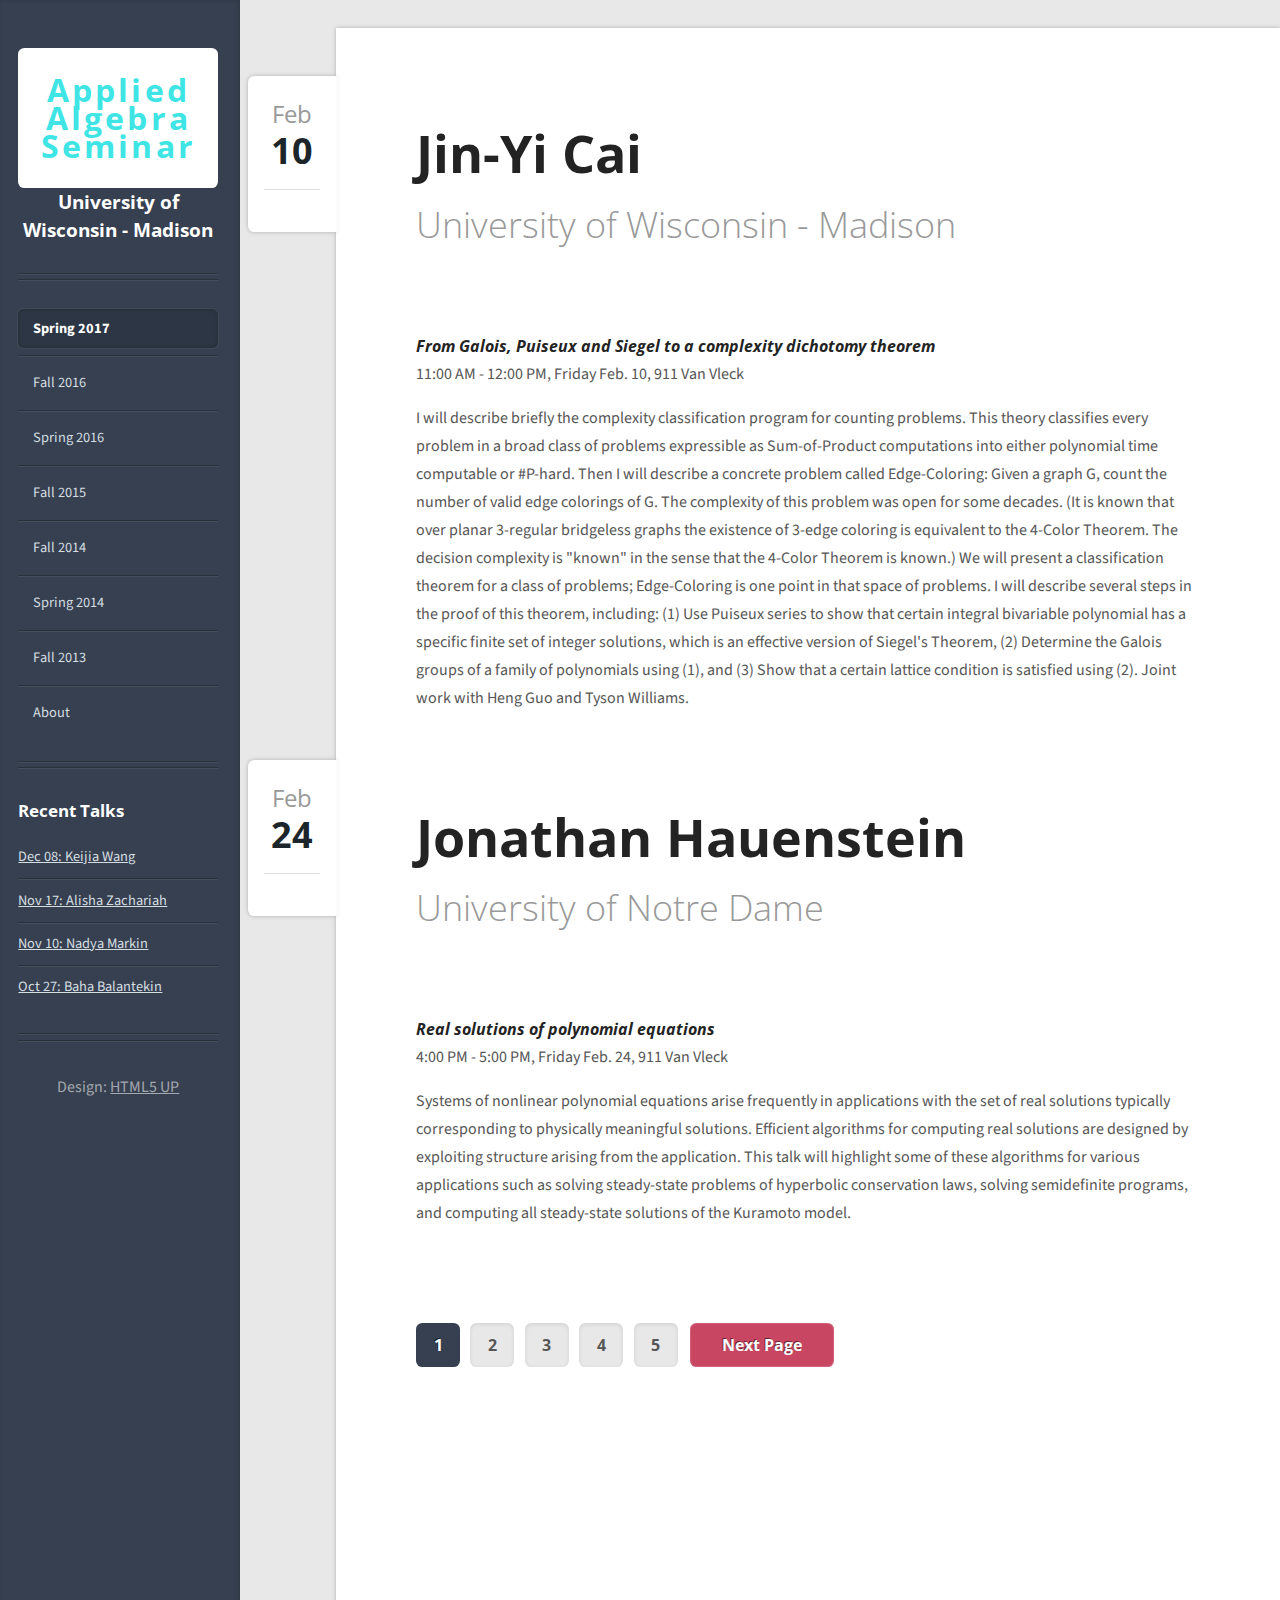
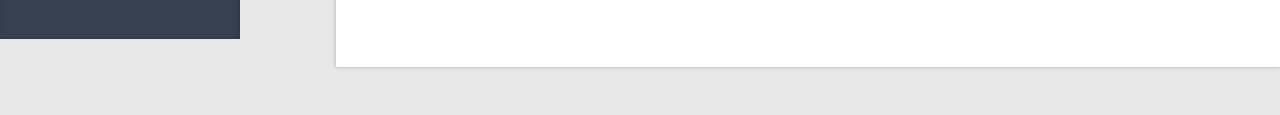
==== commit f3b06aa3: "Added locations and Hauenstein's title/abstract" ====
--- a/index.html
+++ b/index.html
@@ -36,7 +36,7 @@
 						<p>
 							<div class="section" id="galois-puiseux-siegel">
 							  <h4><em>From Galois, Puiseux and Siegel to a complexity dichotomy theorem</em></h4>
-							  <p>11:00 AM - 12:00 PM, Friday Feb. 10, Location: TBD</p>
+							  <p>11:00 AM - 12:00 PM, Friday Feb. 10, 911 Van Vleck</p>
 							<p>
 								I will describe briefly the complexity classification program for counting problems. This theory classifies every problem in a broad class of problems expressible as Sum-of-Product computations into either polynomial time computable or #P-hard. Then I will describe a concrete problem called Edge-Coloring: Given a graph G, count the number of valid edge colorings of G. The complexity of this problem was open for some decades. (It is known that over planar 3-regular bridgeless  graphs the existence of 3-edge coloring is equivalent to the 4-Color Theorem.  The decision complexity is "known" in the sense that the 4-Color Theorem  is known.)  We will present a classification theorem for a class of problems; Edge-Coloring is one point in that space of problems. I will describe several steps in the proof of this theorem, including: (1) Use Puiseux series to show that certain integral bivariable polynomial has a specific finite set of integer  solutions, which is an effective version of Siegel's Theorem, (2) Determine the Galois groups of a family of polynomials using (1),  and (3) Show that a certain lattice condition is satisfied using (2).  Joint work with Heng Guo and Tyson Williams.
 							</p>
@@ -57,10 +57,10 @@
 						<a href="#" class="image featured"><img src="images/spring2017/hauenstein.jpg" alt="" style="width: 200px;" /></a>
 						<p>
 							<div class="section" id="galois-puiseux-siegel">
-							  <h4><em>Title: TBD</em></h4>
-							  <p>Time/Location: TBD, Friday Feb. 24</p>
+							  <h4><em>Real solutions of polynomial equations</em></h4>
+							  <p>4:00 PM - 5:00 PM, Friday Feb. 24, 911 Van Vleck</p>
 							<p>
-								Abstract: TBD
+								Systems of nonlinear polynomial equations arise frequently in applications with the set of real solutions typically corresponding to physically meaningful solutions.  Efficient algorithms for computing real solutions are designed by exploiting structure arising from the application.  This talk will highlight some of these algorithms for various applications such as solving steady-state problems of hyperbolic conservation laws, solving semidefinite programs, and computing all steady-state solutions of the Kuramoto model.  
 							</p>
 							</div>
 						</p>
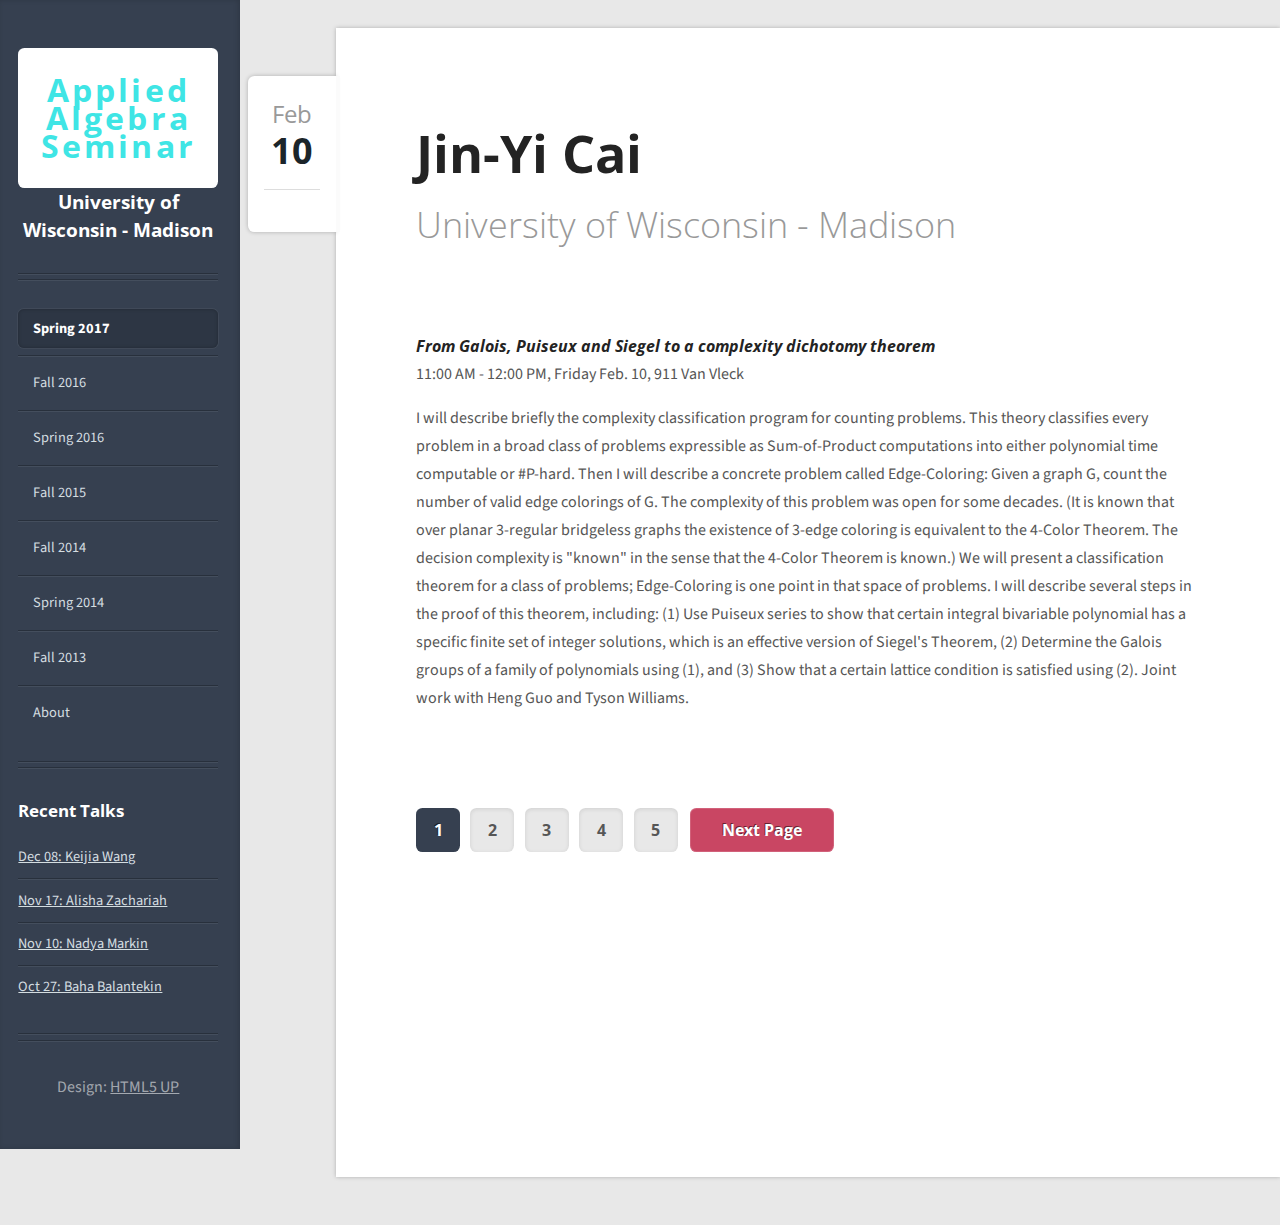
==== commit 46962d7e: "Removed Hauenstein's talk" ====
--- a/index.html
+++ b/index.html
@@ -44,27 +44,7 @@
 						</p>
 					</article>
 
-					<article class="box post post-excerpt" id="Sep-29-slester">
-						<header>
-							<h2><a href="#">Jonathan Hauenstein</a></h2>
-							<p>University of Notre Dame</p>
-						</header>
-						<div class="info">
-
-							<span class="date"><span class="month">Feb<span></span></span><span class="day">24</span><span class="year">, 2017</span></span>
-
-						</div>
-						<a href="#" class="image featured"><img src="images/spring2017/hauenstein.jpg" alt="" style="width: 200px;" /></a>
-						<p>
-							<div class="section" id="galois-puiseux-siegel">
-							  <h4><em>Real solutions of polynomial equations</em></h4>
-							  <p>4:00 PM - 5:00 PM, Friday Feb. 24, 911 Van Vleck</p>
-							<p>
-								Systems of nonlinear polynomial equations arise frequently in applications with the set of real solutions typically corresponding to physically meaningful solutions.  Efficient algorithms for computing real solutions are designed by exploiting structure arising from the application.  This talk will highlight some of these algorithms for various applications such as solving steady-state problems of hyperbolic conservation laws, solving semidefinite programs, and computing all steady-state solutions of the Kuramoto model.  
-							</p>
-							</div>
-						</p>
-					</article>					
+				
 						
 					<!-- Pagination -->
 						<div class="pagination">
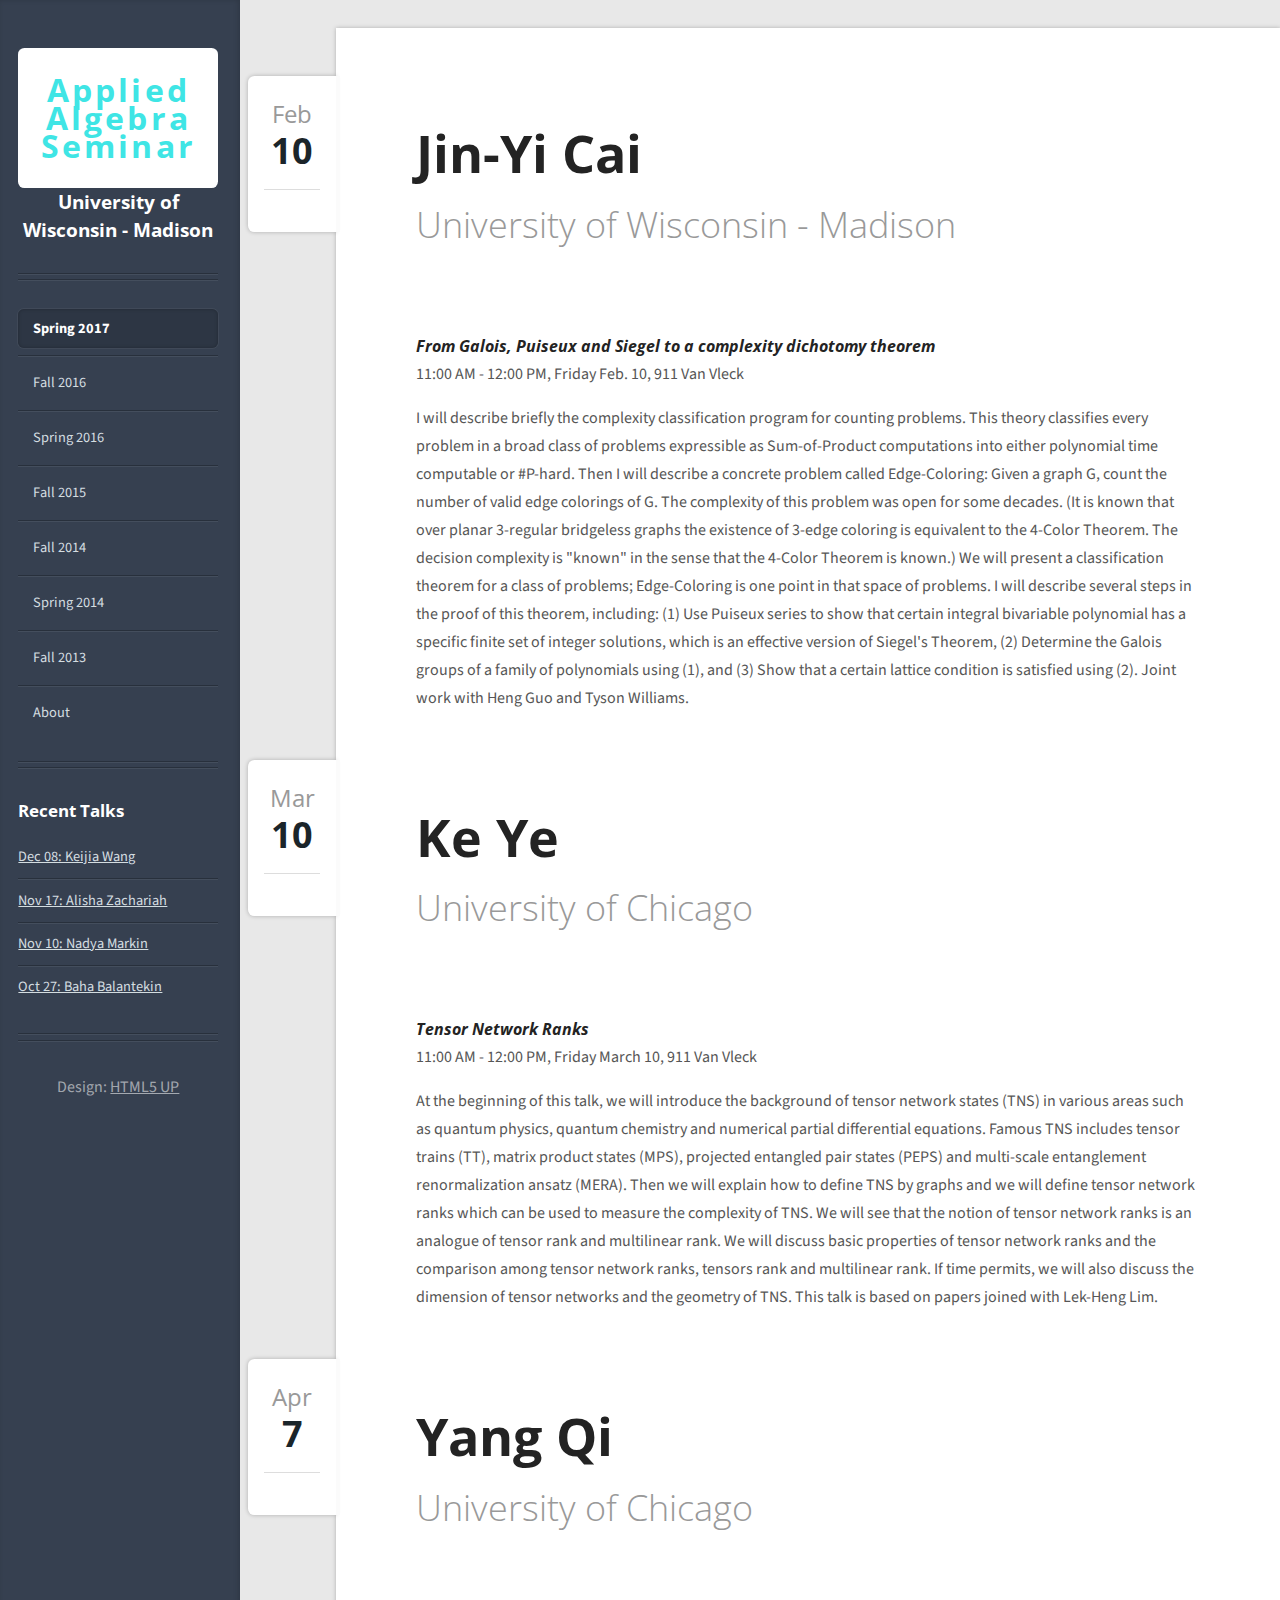
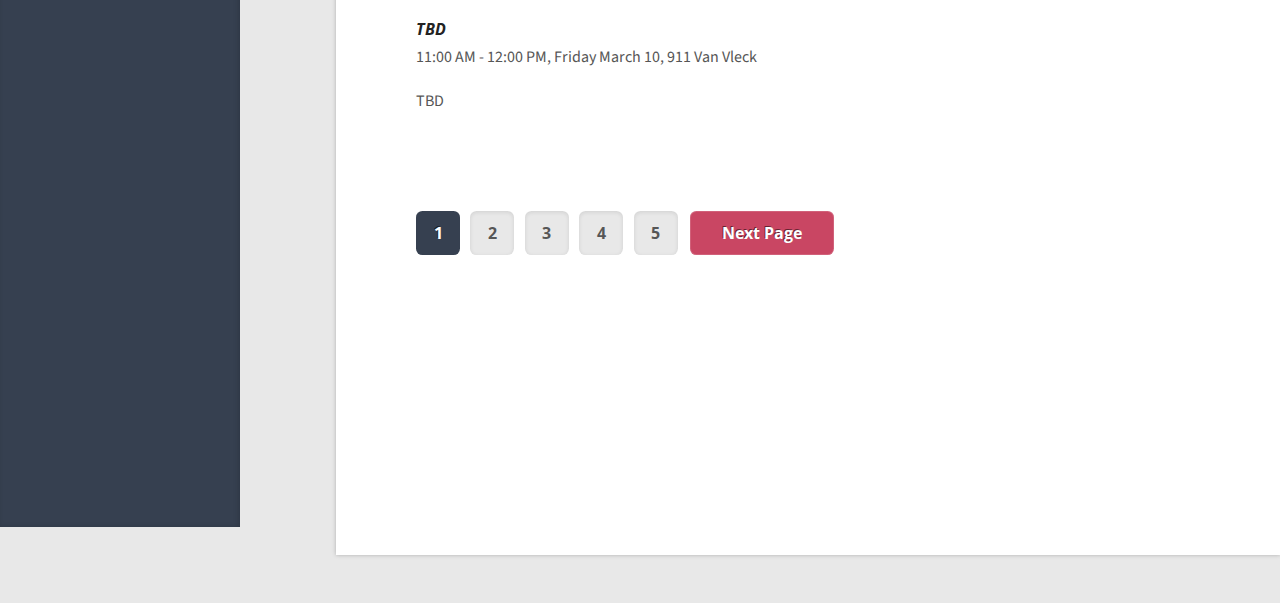
==== commit 757332d7: "Ke Ye Title and Abstract Yang Qi TBD" ====
--- a/index.html
+++ b/index.html
@@ -43,8 +43,49 @@
 							</div>
 						</p>
 					</article>
+					<article class="box post post-excerpt" id="Mar-10-KYe">
+						<header>
+							<h2><a href="#">Ke Ye</a></h2>
+							<p>University of Chicago</p>
+						</header>
+						<div class="info">
 
-				
+							<span class="date"><span class="month">Mar<span></span></span><span class="day">10</span><span class="year">, 2017</span></span>
+
+						</div>
+						<a href="#" class="image featured"><img src="images/spring2017/keye.jpg" alt="" style="width: 200px;" /></a>					
+							<p>
+							<div class="section" id="tensor-network-ranks">
+							  <h4><em>Tensor Network Ranks</em></h4>
+							  <p>11:00 AM - 12:00 PM, Friday March 10, 911 Van Vleck</p>
+							<p>
+								At the beginning of this talk, we will introduce the background of tensor network states (TNS) in various areas such as quantum physics, quantum chemistry and numerical partial differential equations. Famous TNS includes tensor trains (TT), matrix product states (MPS), projected entangled pair states (PEPS) and multi-scale entanglement renormalization ansatz (MERA). Then we will explain how to define TNS by graphs and we will define tensor network ranks which can be used to measure the complexity of TNS. We will see that the notion of tensor network ranks is an analogue of tensor rank and multilinear rank. We will discuss basic properties of tensor network ranks and the comparison among tensor network ranks, tensors rank and multilinear rank. If time permits, we will also discuss the dimension of tensor networks and the geometry of TNS. This talk is based on papers joined with Lek-Heng Lim.
+							</p>
+							</div>
+						</p>
+						</article>
+					</article>
+					<article class="box post post-excerpt" id="Apr-7-YQi">
+						<header>
+							<h2><a href="#">Yang Qi</a></h2>
+							<p>University of Chicago</p>
+						</header>
+						<div class="info">
+
+							<span class="date"><span class="month">Apr<span></span></span><span class="day">7</span><span class="year">, 2017</span></span>
+
+						</div>
+						<a href="#" class="image featured"><img src="images/spring2017/yangqi.jpg" alt="" style="width: 200px;" /></a>					
+							<p>
+							<div class="section" id="tensor-network-ranks">
+							  <h4><em>TBD</em></h4>
+							  <p>11:00 AM - 12:00 PM, Friday March 10, 911 Van Vleck</p>
+							<p>
+								TBD
+							</p>
+							</div>
+						</p>
+						</article>
 						
 					<!-- Pagination -->
 						<div class="pagination">
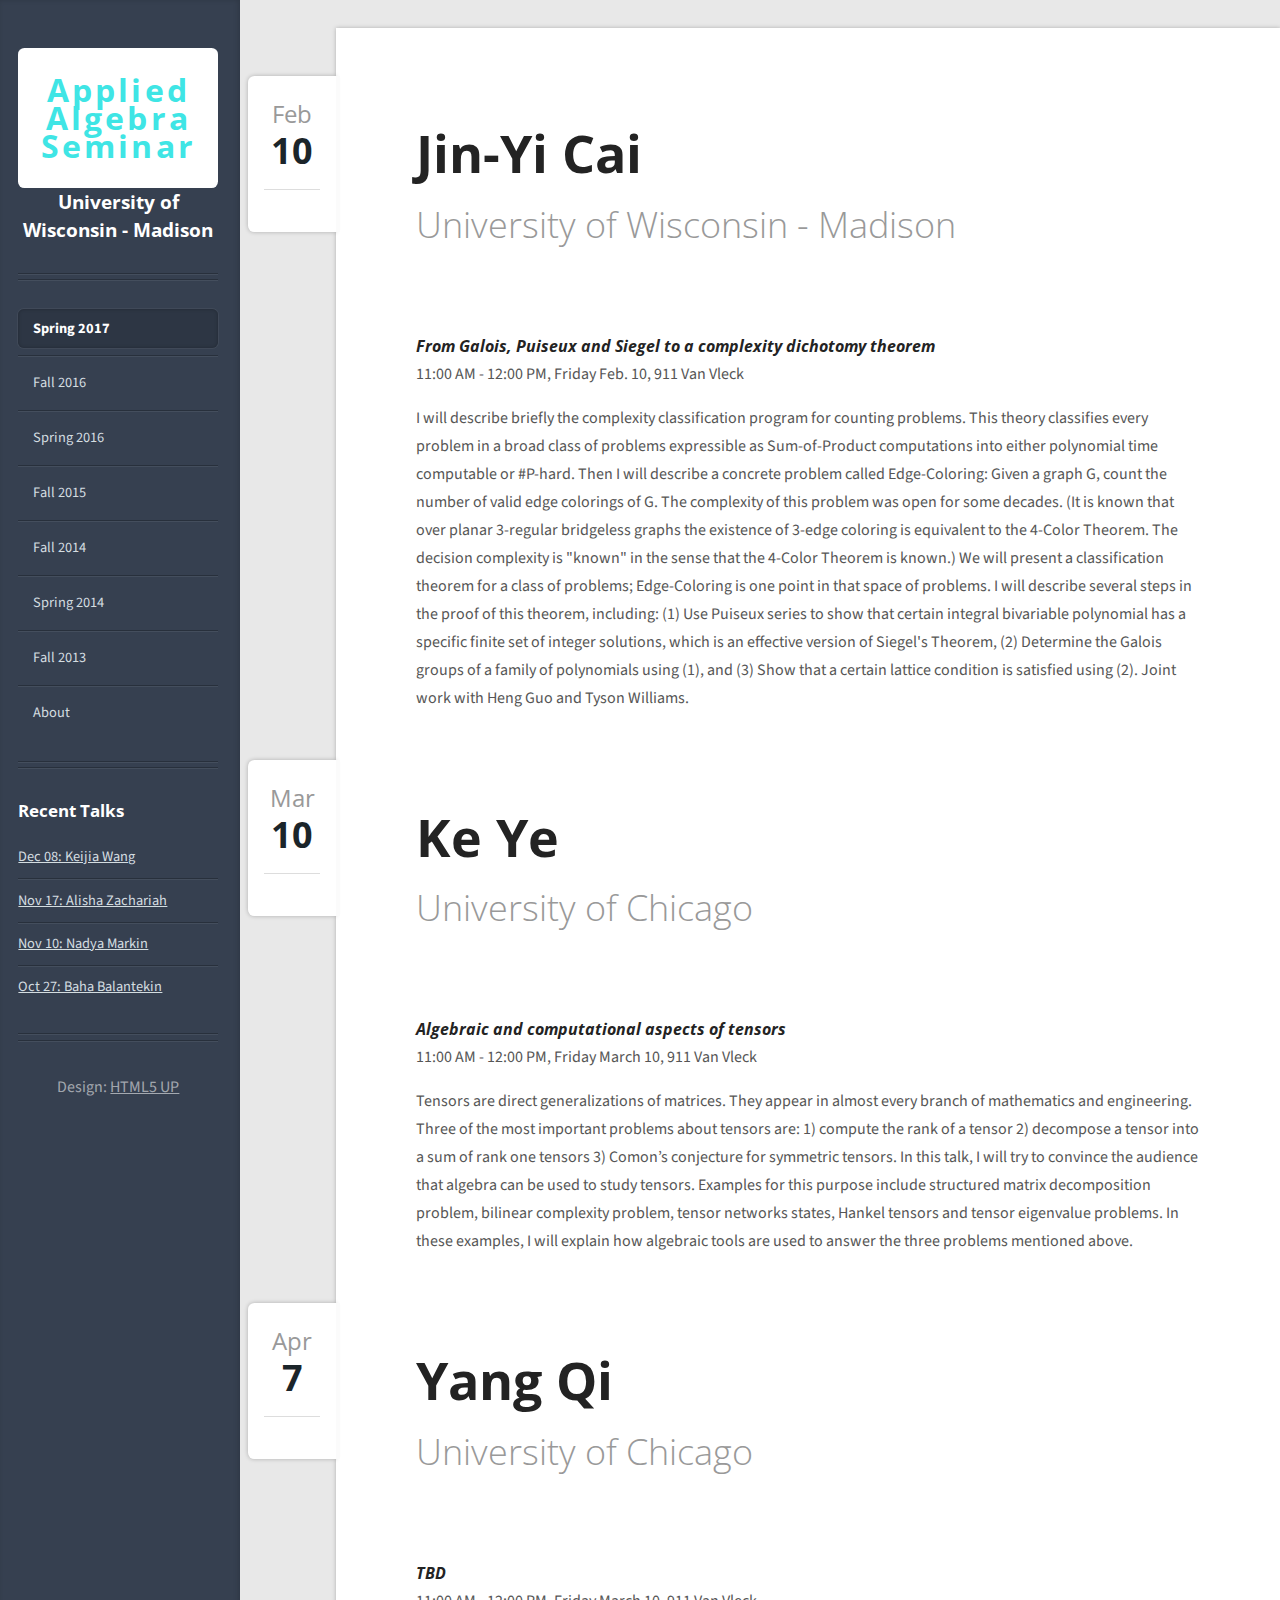
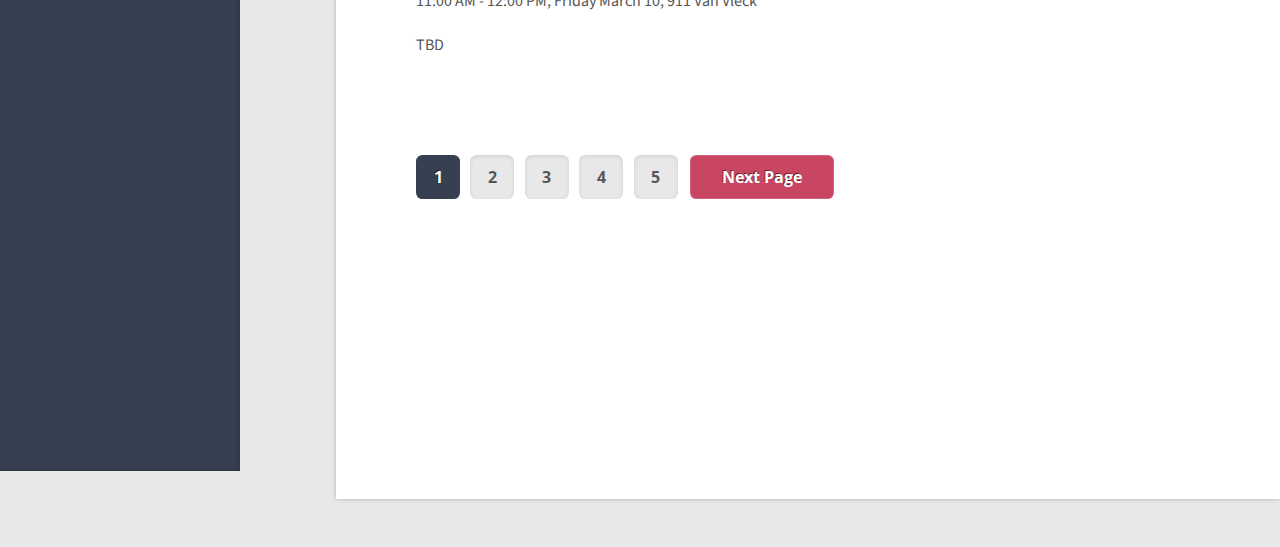
==== commit 8e95de0b: "Ke Ye Title and Abstract edit" ====
--- a/index.html
+++ b/index.html
@@ -56,10 +56,10 @@
 						<a href="#" class="image featured"><img src="images/spring2017/keye.jpg" alt="" style="width: 200px;" /></a>					
 							<p>
 							<div class="section" id="tensor-network-ranks">
-							  <h4><em>Tensor Network Ranks</em></h4>
+							  <h4><em>Algebraic and computational aspects of tensors</em></h4>
 							  <p>11:00 AM - 12:00 PM, Friday March 10, 911 Van Vleck</p>
 							<p>
-								At the beginning of this talk, we will introduce the background of tensor network states (TNS) in various areas such as quantum physics, quantum chemistry and numerical partial differential equations. Famous TNS includes tensor trains (TT), matrix product states (MPS), projected entangled pair states (PEPS) and multi-scale entanglement renormalization ansatz (MERA). Then we will explain how to define TNS by graphs and we will define tensor network ranks which can be used to measure the complexity of TNS. We will see that the notion of tensor network ranks is an analogue of tensor rank and multilinear rank. We will discuss basic properties of tensor network ranks and the comparison among tensor network ranks, tensors rank and multilinear rank. If time permits, we will also discuss the dimension of tensor networks and the geometry of TNS. This talk is based on papers joined with Lek-Heng Lim.
+								Tensors are direct generalizations of matrices. They appear in almost every branch of mathematics and engineering. Three of the most important problems about tensors are: 1) compute the rank of a tensor 2) decompose a tensor into a sum of rank one tensors 3) Comon’s conjecture for symmetric tensors. In this talk, I will try to convince the audience that algebra can be used to study tensors. Examples for this purpose include structured matrix decomposition problem, bilinear complexity problem, tensor networks states, Hankel tensors and tensor eigenvalue problems. In these examples, I will explain how algebraic tools are used to answer the three problems mentioned above.
 							</p>
 							</div>
 						</p>
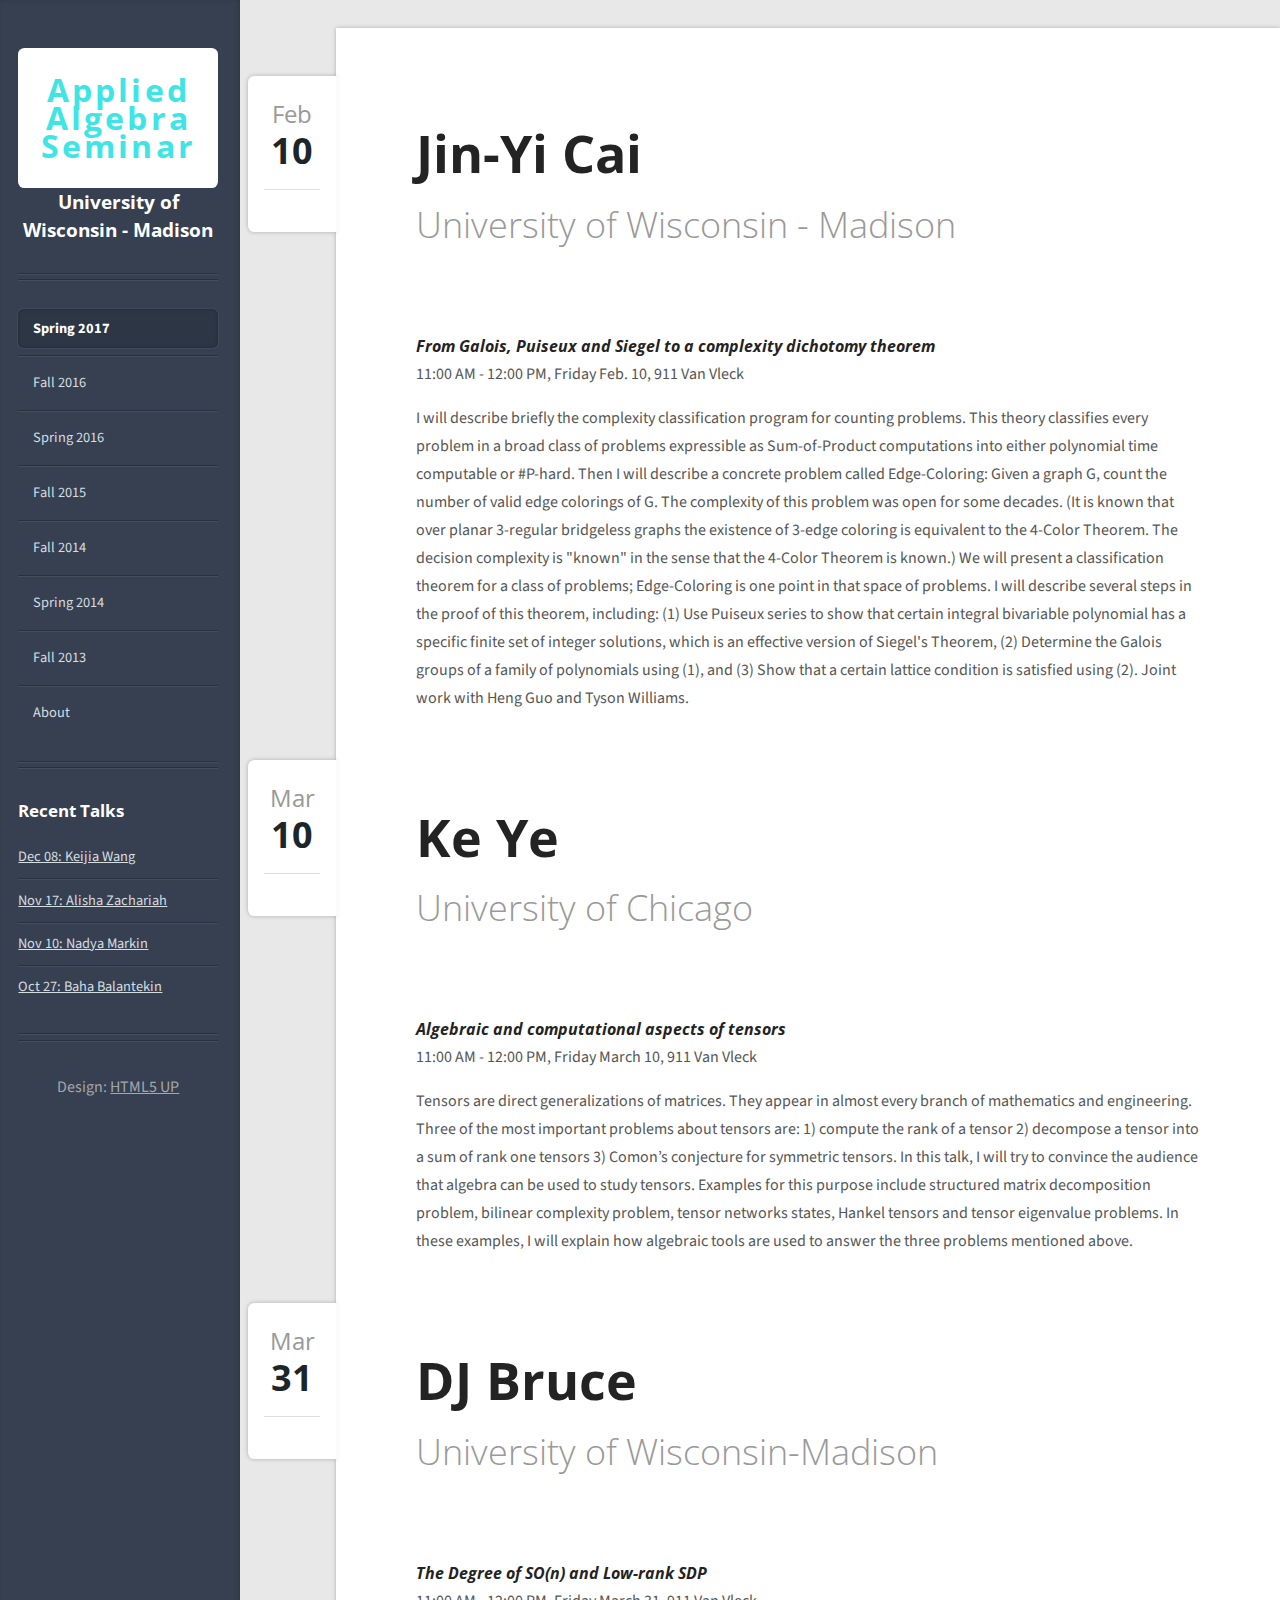
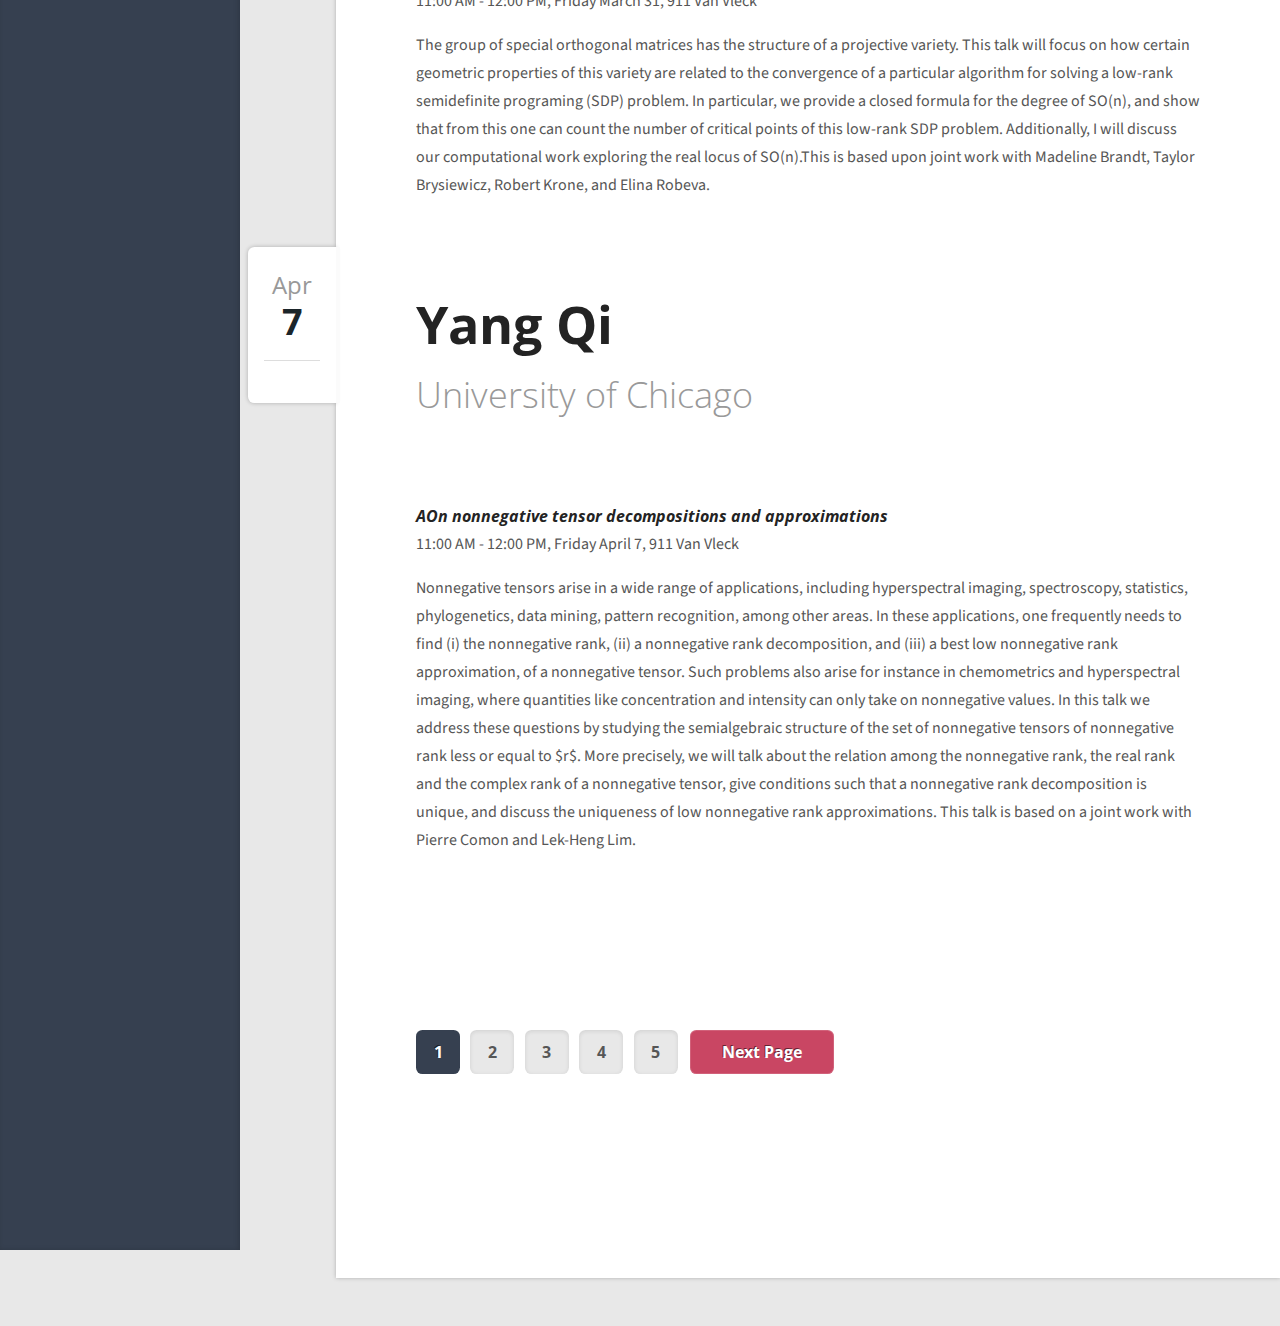
==== commit 044ffc58: "Updated DJ Bruce and Yang Qi talks" ====
--- a/index.html
+++ b/index.html
@@ -43,6 +43,7 @@
 							</div>
 						</p>
 					</article>
+
 					<article class="box post post-excerpt" id="Mar-10-KYe">
 						<header>
 							<h2><a href="#">Ke Ye</a></h2>
@@ -65,6 +66,29 @@
 						</p>
 						</article>
 					</article>
+
+					<article class="box post post-excerpt" id="Mar-31-DJBruce">
+						<header>
+							<h2><a href="#">DJ Bruce</a></h2>
+							<p>University of Wisconsin-Madison</p>
+						</header>
+						<div class="info">
+
+							<span class="date"><span class="month">Mar<span></span></span><span class="day">31</span><span class="year">, 2017</span></span>
+
+						</div>
+						<a href="#" class="image featured"><img src="images/spring2017/djbruce.jpg" alt="" style="width: 200px;" /></a>					
+							<p>
+							<div class="section" id="degree-son">
+							  <h4><em>The Degree of SO(n) and Low-rank SDP</em></h4>
+							  <p>11:00 AM - 12:00 PM, Friday March 31, 911 Van Vleck</p>
+							<p>
+								The group of special orthogonal matrices has the structure of a projective variety. This talk will focus on how certain geometric properties of this variety are related to the convergence of a particular algorithm for solving a low-rank semidefinite programing (SDP) problem. In particular, we provide a closed formula for the degree of SO(n), and show that from this one can count the number of critical points of this low-rank SDP problem. Additionally, I will discuss our computational work exploring the real locus of SO(n).This is based upon joint work with Madeline Brandt, Taylor Brysiewicz, Robert Krone, and Elina Robeva.
+							</p>
+							</div>
+						</p>
+						</article>					
+
 					<article class="box post post-excerpt" id="Apr-7-YQi">
 						<header>
 							<h2><a href="#">Yang Qi</a></h2>
@@ -78,11 +102,13 @@
 						<a href="#" class="image featured"><img src="images/spring2017/yangqi.jpg" alt="" style="width: 200px;" /></a>					
 							<p>
 							<div class="section" id="tensor-network-ranks">
-							  <h4><em>TBD</em></h4>
-							  <p>11:00 AM - 12:00 PM, Friday March 10, 911 Van Vleck</p>
+							  <h4><em>AOn nonnegative tensor decompositions and approximations</em></h4>
+							  <p>11:00 AM - 12:00 PM, Friday April 7, 911 Van Vleck</p>
 							<p>
-								TBD
+								Nonnegative tensors arise in a wide range of applications, including hyperspectral imaging, spectroscopy, statistics, phylogenetics, data mining, pattern recognition, among other areas. In these applications, one frequently needs to find (i) the nonnegative rank, (ii) a nonnegative rank decomposition, and (iii) a best low nonnegative rank approximation, of a nonnegative tensor. Such problems also arise for instance in chemometrics and hyperspectral imaging, where quantities like concentration and intensity can only take on nonnegative values. In this talk we address these questions by studying the semialgebraic structure of the set of nonnegative tensors of nonnegative rank less or equal to $r$. More precisely, we will talk about the relation among the nonnegative rank, the real rank and the complex rank of a nonnegative tensor, give conditions such that a nonnegative rank decomposition is unique, and discuss the uniqueness of low nonnegative rank approximations. This talk is based on a joint work with Pierre Comon and Lek-Heng Lim.
 							</p>
+							</div>
+						</p>
 							</div>
 						</p>
 						</article>
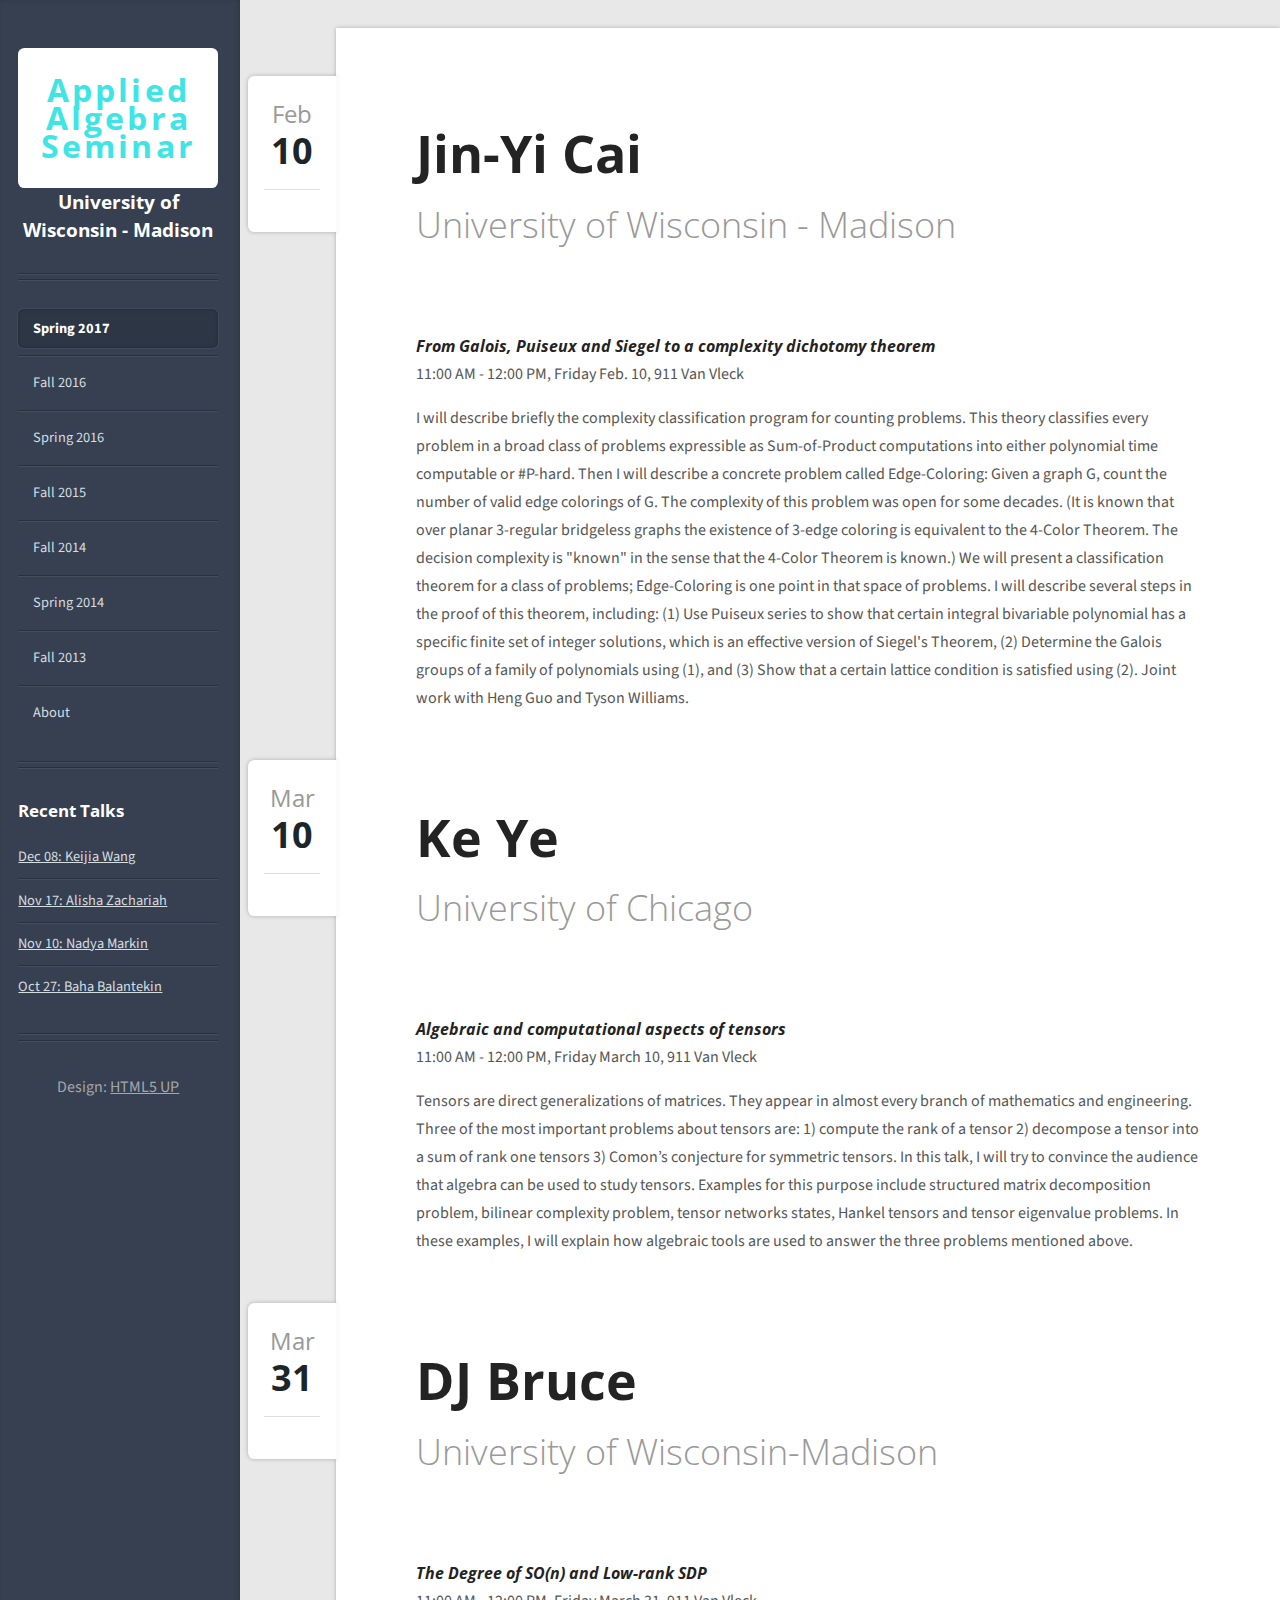
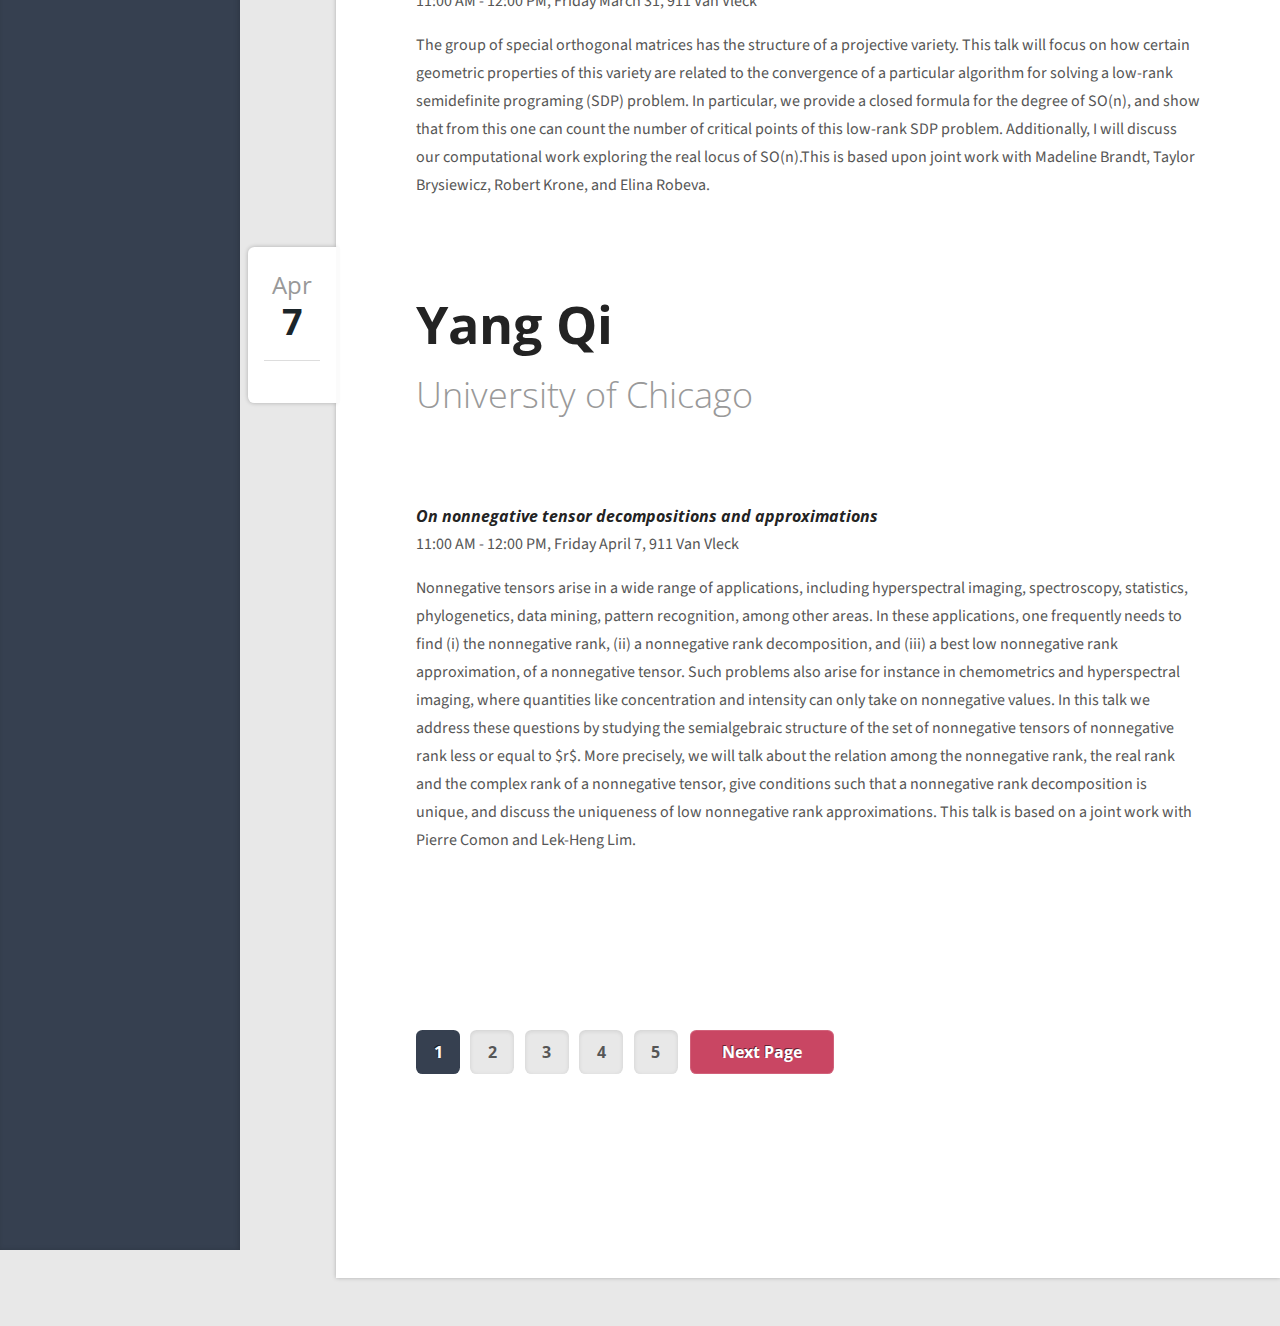
==== commit 01ec64df: "Updated DJ Bruce and Yang Qi talks" ====
--- a/index.html
+++ b/index.html
@@ -102,7 +102,7 @@
 						<a href="#" class="image featured"><img src="images/spring2017/yangqi.jpg" alt="" style="width: 200px;" /></a>					
 							<p>
 							<div class="section" id="tensor-network-ranks">
-							  <h4><em>AOn nonnegative tensor decompositions and approximations</em></h4>
+							  <h4><em>On nonnegative tensor decompositions and approximations</em></h4>
 							  <p>11:00 AM - 12:00 PM, Friday April 7, 911 Van Vleck</p>
 							<p>
 								Nonnegative tensors arise in a wide range of applications, including hyperspectral imaging, spectroscopy, statistics, phylogenetics, data mining, pattern recognition, among other areas. In these applications, one frequently needs to find (i) the nonnegative rank, (ii) a nonnegative rank decomposition, and (iii) a best low nonnegative rank approximation, of a nonnegative tensor. Such problems also arise for instance in chemometrics and hyperspectral imaging, where quantities like concentration and intensity can only take on nonnegative values. In this talk we address these questions by studying the semialgebraic structure of the set of nonnegative tensors of nonnegative rank less or equal to $r$. More precisely, we will talk about the relation among the nonnegative rank, the real rank and the complex rank of a nonnegative tensor, give conditions such that a nonnegative rank decomposition is unique, and discuss the uniqueness of low nonnegative rank approximations. This talk is based on a joint work with Pierre Comon and Lek-Heng Lim.
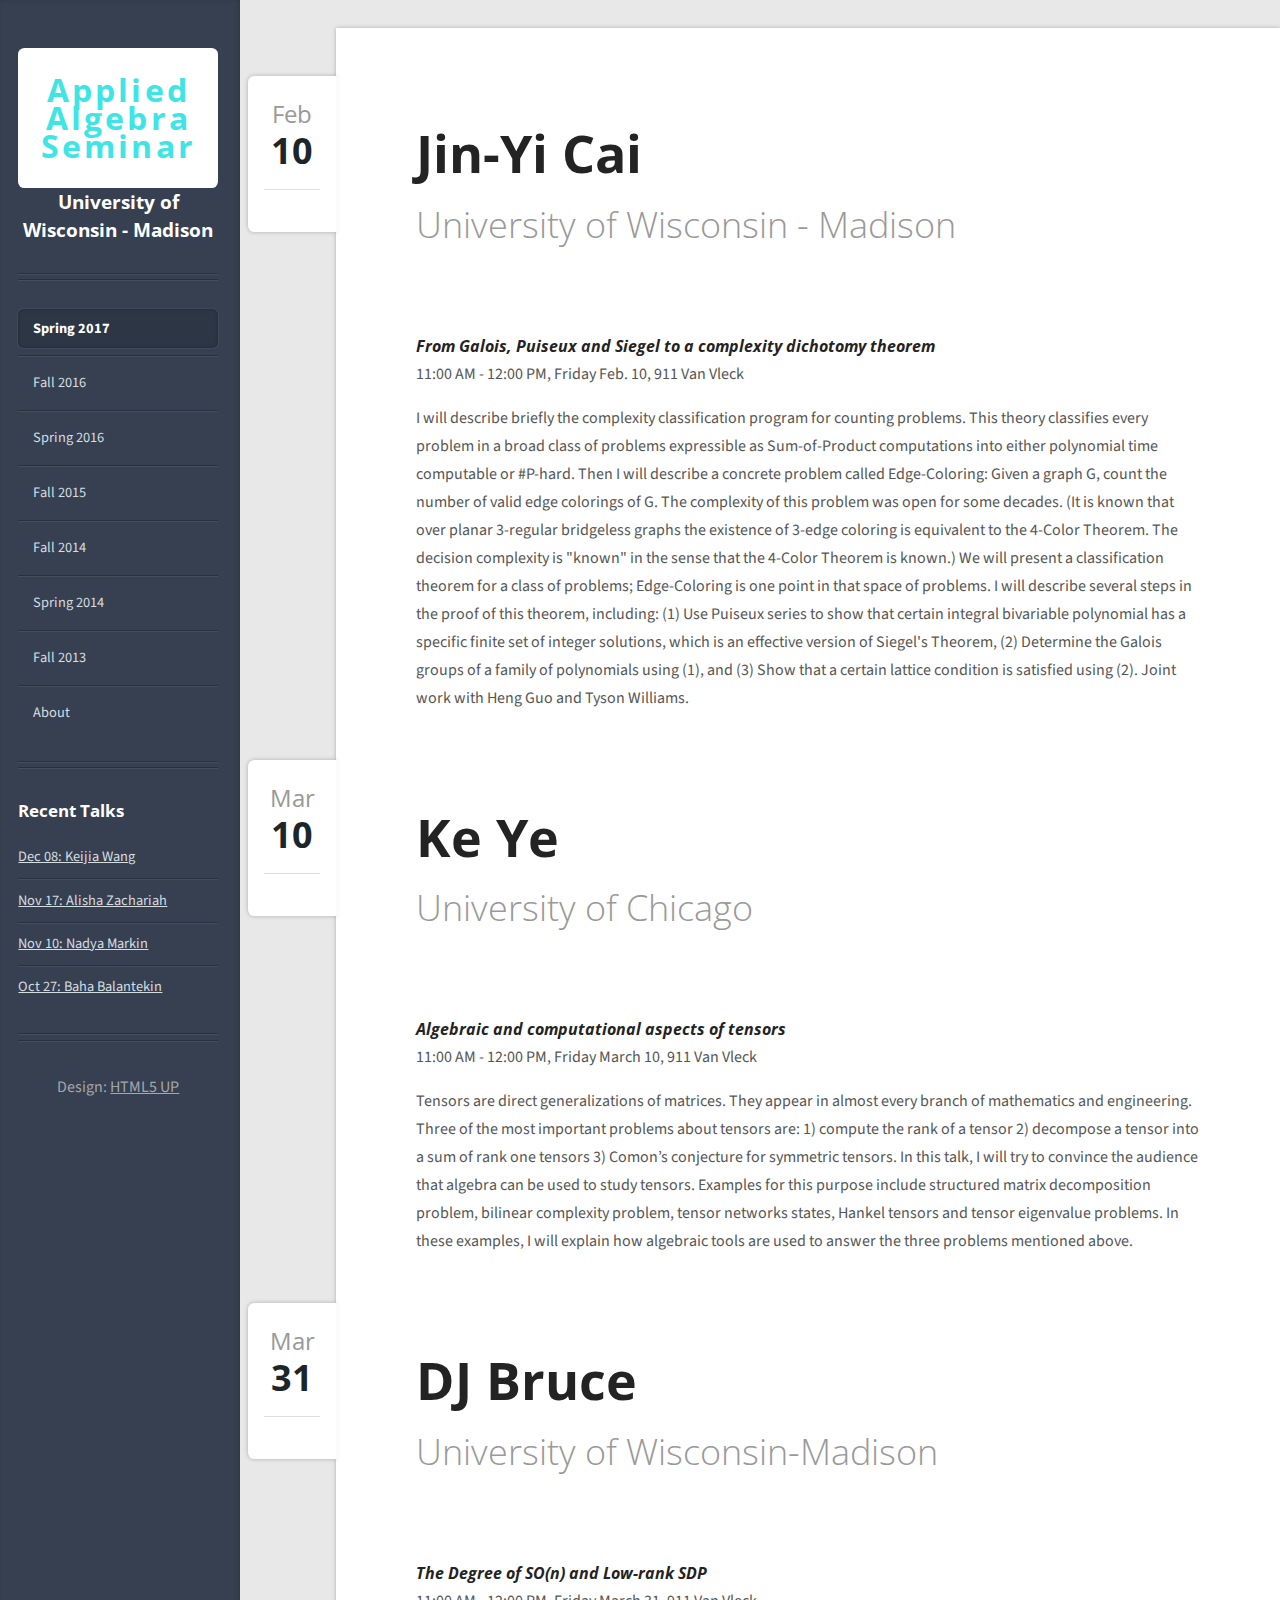
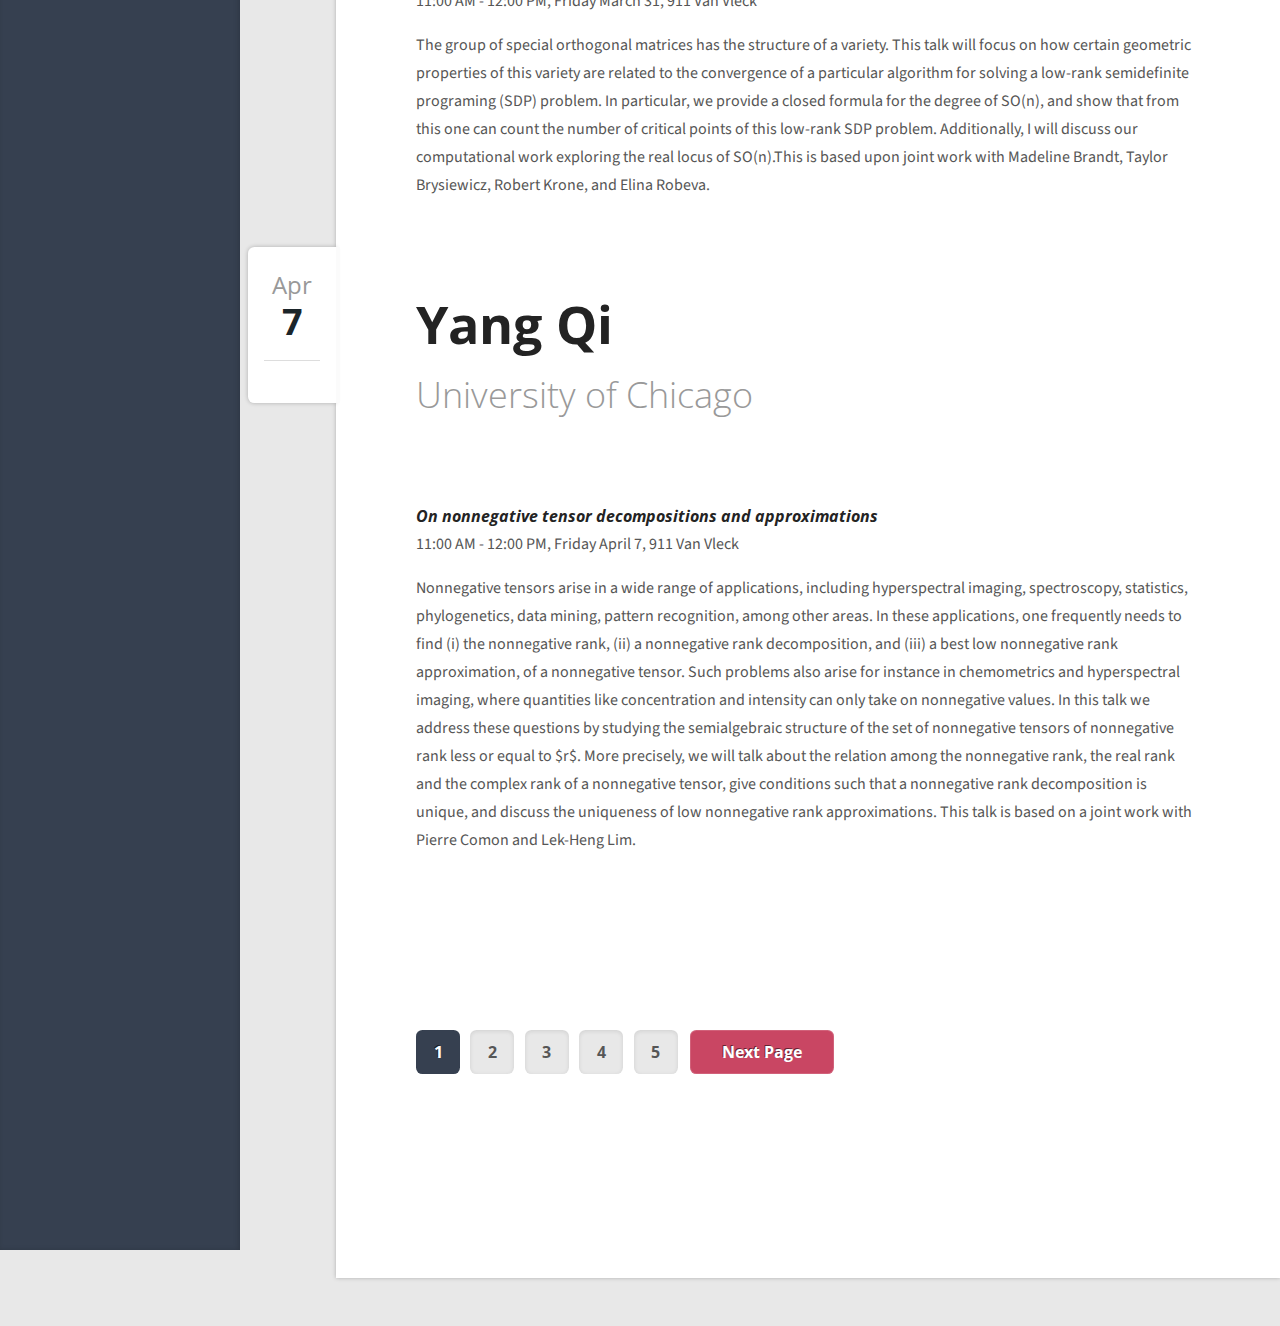
==== commit 563f7ee7: "Updated DJ's talk" ====
--- a/index.html
+++ b/index.html
@@ -83,7 +83,7 @@
 							  <h4><em>The Degree of SO(n) and Low-rank SDP</em></h4>
 							  <p>11:00 AM - 12:00 PM, Friday March 31, 911 Van Vleck</p>
 							<p>
-								The group of special orthogonal matrices has the structure of a projective variety. This talk will focus on how certain geometric properties of this variety are related to the convergence of a particular algorithm for solving a low-rank semidefinite programing (SDP) problem. In particular, we provide a closed formula for the degree of SO(n), and show that from this one can count the number of critical points of this low-rank SDP problem. Additionally, I will discuss our computational work exploring the real locus of SO(n).This is based upon joint work with Madeline Brandt, Taylor Brysiewicz, Robert Krone, and Elina Robeva.
+								The group of special orthogonal matrices has the structure of a variety. This talk will focus on how certain geometric properties of this variety are related to the convergence of a particular algorithm for solving a low-rank semidefinite programing (SDP) problem. In particular, we provide a closed formula for the degree of SO(n), and show that from this one can count the number of critical points of this low-rank SDP problem. Additionally, I will discuss our computational work exploring the real locus of SO(n).This is based upon joint work with Madeline Brandt, Taylor Brysiewicz, Robert Krone, and Elina Robeva.
 							</p>
 							</div>
 						</p>
